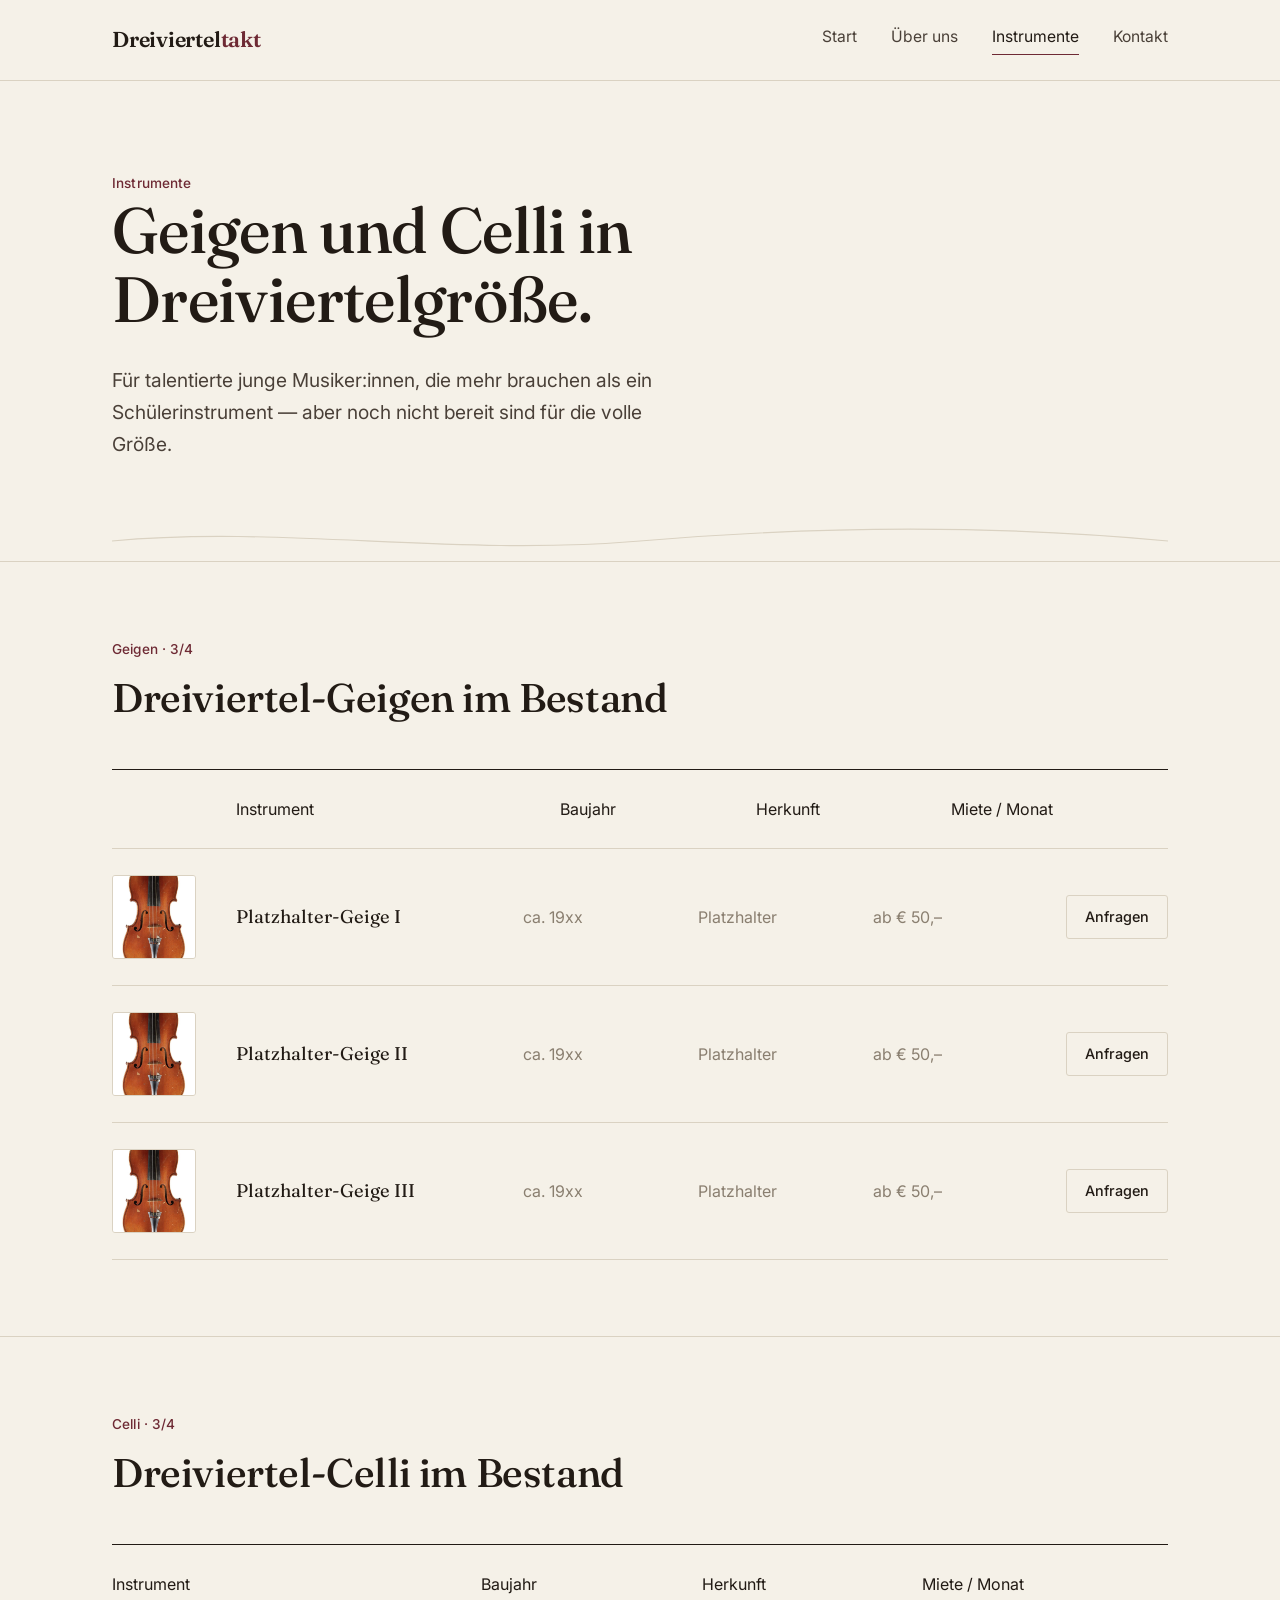
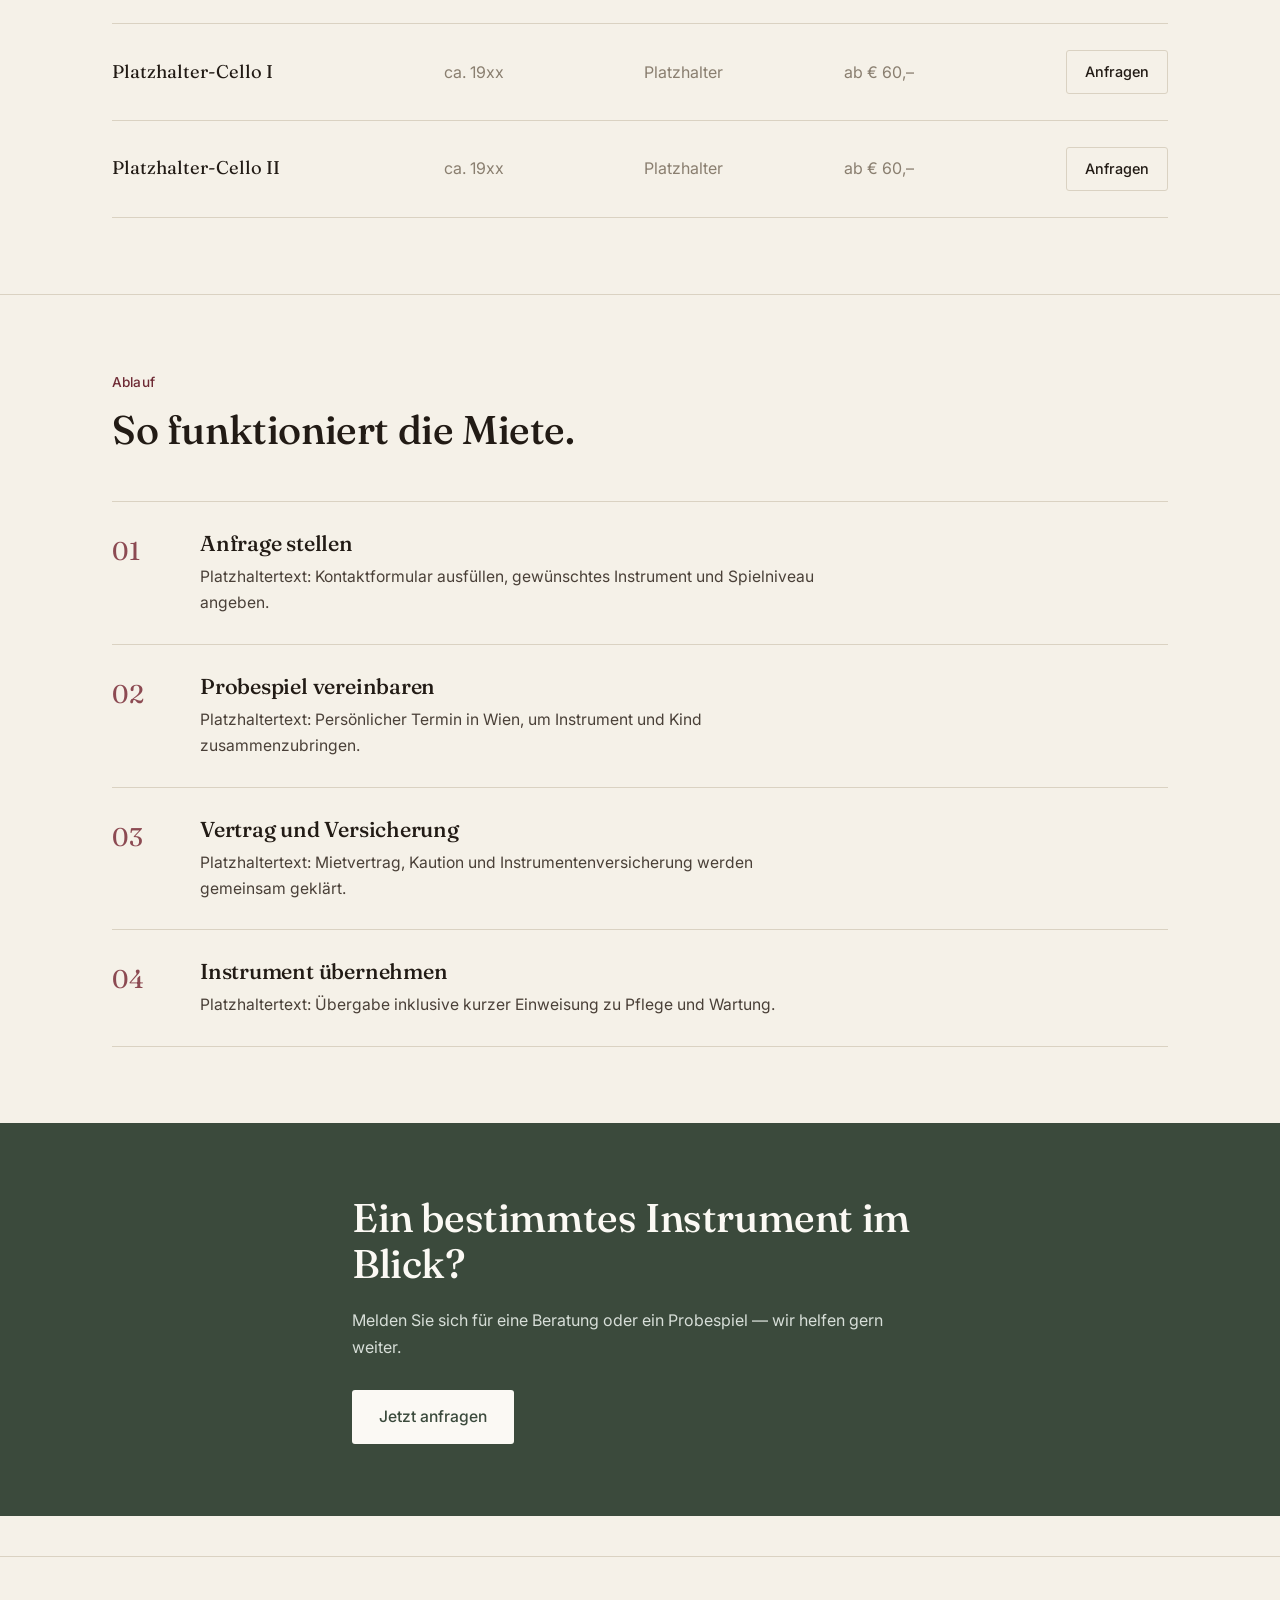
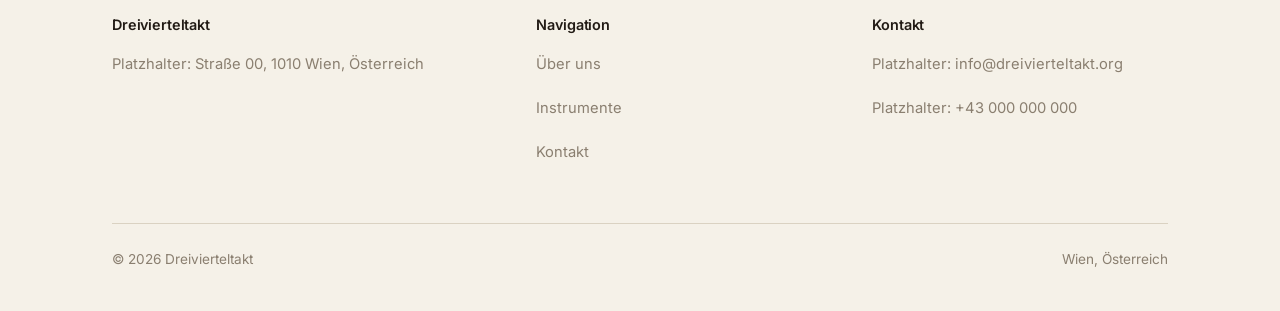
==== instrumente.html @ 0e04c7c4 "Add files via upload" ====
<!DOCTYPE html>
<html lang="de">
<head>
<meta charset="UTF-8">
<meta name="viewport" content="width=device-width, initial-scale=1">
<title>Instrumente — Dreivierteltakt</title>
<meta name="description" content="Dreiviertel-Geigen und -Celli im Bestand von Dreivierteltakt, sowie der Ablauf der Miete.">
<link rel="preconnect" href="https://fonts.googleapis.com">
<link rel="preconnect" href="https://fonts.gstatic.com" crossorigin>
<link href="https://fonts.googleapis.com/css2?family=Fraunces:opsz,wght@9..144,400..600&family=Inter:wght@400;500;600&display=swap" rel="stylesheet">
<link rel="stylesheet" href="style.css">
</head>
<body>

<header class="site-header">
  <div class="wrap">
    <a class="logo" href="index.html">Dreiviertel<span>takt</span></a>
    <nav class="main-nav">
      <a href="index.html">Start</a>
      <a href="ueber-uns.html">Über uns</a>
      <a href="instrumente.html" class="active">Instrumente</a>
      <a href="kontakt.html">Kontakt</a>
    </nav>
  </div>
</header>

<section class="hero" style="padding-bottom: 40px;">
  <div class="wrap" style="display:block;">
    <span class="label">Instrumente</span>
    <h1 style="max-width: 18ch;">Geigen und Celli in Dreiviertelgröße.</h1>
    <p class="lede">Für talentierte junge Musiker:innen, die mehr brauchen als ein Schülerinstrument — aber noch nicht bereit sind für die volle Größe.</p>
  </div>
</section>

<svg class="string-divider wrap" viewBox="0 0 1120 40" fill="none" xmlns="http://www.w3.org/2000/svg" preserveAspectRatio="none">
  <path d="M0 20 C 180 4, 360 36, 560 20 S 940 4, 1120 20" stroke="currentColor" stroke-width="1.2"/>
</svg>

<section class="section-border-top">
  <div class="wrap">
    <div class="section-head">
      <span class="label">Geigen · 3/4</span>
      <h2>Dreiviertel-Geigen im Bestand</h2>
    </div>
    <div class="instrument-table">
      <div class="instrument-row row-head">
        <span></span>
        <span>Instrument</span>
        <span>Baujahr</span>
        <span>Herkunft</span>
        <span>Miete / Monat</span>
        <span></span>
      </div>
      <div class="instrument-row">
        <div class="instrument-thumb zoomable" data-full="geige-platzhalter.jpg" tabindex="0" role="button" aria-label="Foto von Platzhalter-Geige I vergrößern">
          <img src="geige-platzhalter.jpg" alt="Platzhalterfoto einer Dreiviertel-Geige">
          <span class="zoom-hint" aria-hidden="true">
            <svg viewBox="0 0 24 24" fill="none" stroke-width="1.6" stroke-linecap="round" stroke-linejoin="round"><circle cx="10" cy="10" r="6"></circle><line x1="19" y1="19" x2="14.65" y2="14.65"></line><line x1="10" y1="7" x2="10" y2="13"></line><line x1="7" y1="10" x2="13" y2="10"></line></svg>
          </span>
        </div>
        <span class="instrument-name">Platzhalter-Geige I</span>
        <span class="muted" data-label="Baujahr">ca. 19xx</span>
        <span class="muted" data-label="Herkunft">Platzhalter</span>
        <span class="muted" data-label="Miete / Monat">ab € 50,–</span>
        <a href="kontakt.html" class="btn btn-ghost">Anfragen</a>
      </div>
      <div class="instrument-row">
        <div class="instrument-thumb zoomable" data-full="geige-platzhalter.jpg" tabindex="0" role="button" aria-label="Foto von Platzhalter-Geige II vergrößern">
          <img src="geige-platzhalter.jpg" alt="Platzhalterfoto einer Dreiviertel-Geige">
          <span class="zoom-hint" aria-hidden="true">
            <svg viewBox="0 0 24 24" fill="none" stroke-width="1.6" stroke-linecap="round" stroke-linejoin="round"><circle cx="10" cy="10" r="6"></circle><line x1="19" y1="19" x2="14.65" y2="14.65"></line><line x1="10" y1="7" x2="10" y2="13"></line><line x1="7" y1="10" x2="13" y2="10"></line></svg>
          </span>
        </div>
        <span class="instrument-name">Platzhalter-Geige II</span>
        <span class="muted" data-label="Baujahr">ca. 19xx</span>
        <span class="muted" data-label="Herkunft">Platzhalter</span>
        <span class="muted" data-label="Miete / Monat">ab € 50,–</span>
        <a href="kontakt.html" class="btn btn-ghost">Anfragen</a>
      </div>
      <div class="instrument-row">
        <div class="instrument-thumb zoomable" data-full="geige-platzhalter.jpg" tabindex="0" role="button" aria-label="Foto von Platzhalter-Geige III vergrößern">
          <img src="geige-platzhalter.jpg" alt="Platzhalterfoto einer Dreiviertel-Geige">
          <span class="zoom-hint" aria-hidden="true">
            <svg viewBox="0 0 24 24" fill="none" stroke-width="1.6" stroke-linecap="round" stroke-linejoin="round"><circle cx="10" cy="10" r="6"></circle><line x1="19" y1="19" x2="14.65" y2="14.65"></line><line x1="10" y1="7" x2="10" y2="13"></line><line x1="7" y1="10" x2="13" y2="10"></line></svg>
          </span>
        </div>
        <span class="instrument-name">Platzhalter-Geige III</span>
        <span class="muted" data-label="Baujahr">ca. 19xx</span>
        <span class="muted" data-label="Herkunft">Platzhalter</span>
        <span class="muted" data-label="Miete / Monat">ab € 50,–</span>
        <a href="kontakt.html" class="btn btn-ghost">Anfragen</a>
      </div>
    </div>
  </div>
</section>

<section class="section-border-top">
  <div class="wrap">
    <div class="section-head">
      <span class="label">Celli · 3/4</span>
      <h2>Dreiviertel-Celli im Bestand</h2>
    </div>
    <div class="instrument-table">
      <div class="instrument-row no-photo row-head">
        <span>Instrument</span>
        <span>Baujahr</span>
        <span>Herkunft</span>
        <span>Miete / Monat</span>
        <span></span>
      </div>
      <div class="instrument-row no-photo">
        <span class="instrument-name">Platzhalter-Cello I</span>
        <span class="muted" data-label="Baujahr">ca. 19xx</span>
        <span class="muted" data-label="Herkunft">Platzhalter</span>
        <span class="muted" data-label="Miete / Monat">ab € 60,–</span>
        <a href="kontakt.html" class="btn btn-ghost">Anfragen</a>
      </div>
      <div class="instrument-row no-photo">
        <span class="instrument-name">Platzhalter-Cello II</span>
        <span class="muted" data-label="Baujahr">ca. 19xx</span>
        <span class="muted" data-label="Herkunft">Platzhalter</span>
        <span class="muted" data-label="Miete / Monat">ab € 60,–</span>
        <a href="kontakt.html" class="btn btn-ghost">Anfragen</a>
      </div>
    </div>
  </div>
</section>

<section class="section-border-top">
  <div class="wrap">
    <div class="section-head">
      <span class="label">Ablauf</span>
      <h2>So funktioniert die Miete.</h2>
    </div>
    <div class="process-list">
      <div class="process-step">
        <span class="num">01</span>
        <div>
          <h3>Anfrage stellen</h3>
          <p>Platzhaltertext: Kontaktformular ausfüllen, gewünschtes Instrument und Spielniveau angeben.</p>
        </div>
      </div>
      <div class="process-step">
        <span class="num">02</span>
        <div>
          <h3>Probespiel vereinbaren</h3>
          <p>Platzhaltertext: Persönlicher Termin in Wien, um Instrument und Kind zusammenzubringen.</p>
        </div>
      </div>
      <div class="process-step">
        <span class="num">03</span>
        <div>
          <h3>Vertrag und Versicherung</h3>
          <p>Platzhaltertext: Mietvertrag, Kaution und Instrumentenversicherung werden gemeinsam geklärt.</p>
        </div>
      </div>
      <div class="process-step">
        <span class="num">04</span>
        <div>
          <h3>Instrument übernehmen</h3>
          <p>Platzhaltertext: Übergabe inklusive kurzer Einweisung zu Pflege und Wartung.</p>
        </div>
      </div>
    </div>
  </div>
</section>

<section class="cta-band">
  <div class="wrap" style="max-width: 640px;">
    <h2>Ein bestimmtes Instrument im Blick?</h2>
    <p>Melden Sie sich für eine Beratung oder ein Probespiel — wir helfen gern weiter.</p>
    <div class="hero-cta">
      <a href="kontakt.html" class="btn btn-primary">Jetzt anfragen</a>
    </div>
  </div>
</section>

<footer class="site-footer">
  <div class="wrap">
    <div class="footer-grid">
      <div>
        <h4>Dreivierteltakt</h4>
        <p>Platzhalter: Straße 00, 1010 Wien, Österreich</p>
      </div>
      <div>
        <h4>Navigation</h4>
        <p><a href="ueber-uns.html">Über uns</a></p>
        <p><a href="instrumente.html">Instrumente</a></p>
        <p><a href="kontakt.html">Kontakt</a></p>
      </div>
      <div>
        <h4>Kontakt</h4>
        <p>Platzhalter: info@dreivierteltakt.org</p>
        <p>Platzhalter: +43 000 000 000</p>
      </div>
    </div>
    <div class="footer-bottom">
      <span>© 2026 Dreivierteltakt</span>
      <span>Wien, Österreich</span>
    </div>
  </div>
</footer>

<div class="lightbox-overlay" id="lightbox" aria-hidden="true">
  <img id="lightbox-img" src="" alt="">
</div>

<script>
(function () {
  var overlay = document.getElementById('lightbox');
  var lightboxImg = document.getElementById('lightbox-img');

  function openLightbox(el) {
    var src = el.getAttribute('data-full');
    var imgEl = el.querySelector('img');
    lightboxImg.src = src;
    lightboxImg.alt = imgEl ? imgEl.alt : '';
    overlay.classList.add('active');
    overlay.setAttribute('aria-hidden', 'false');
  }

  function closeLightbox() {
    overlay.classList.remove('active');
    overlay.setAttribute('aria-hidden', 'true');
  }

  document.querySelectorAll('.zoomable').forEach(function (el) {
    el.addEventListener('click', function () { openLightbox(el); });
    el.addEventListener('keydown', function (e) {
      if (e.key === 'Enter' || e.key === ' ') {
        e.preventDefault();
        openLightbox(el);
      }
    });
  });

  overlay.addEventListener('click', closeLightbox);
  document.addEventListener('keydown', function (e) {
    if (e.key === 'Escape') closeLightbox();
  });
})();
</script>

</body>
</html>
---- style.css ----
/* ============================================
   Dreivierteltakt — Shared Stylesheet
   ============================================ */

:root {
  --bg: #F5F1E8;
  --surface: #FBF9F4;
  --surface-deep: #EFE9DB;
  --ink: #221B15;
  --ink-soft: #4A4038;
  --muted: #8A7F70;
  --accent: #6E2A34;
  --accent-soft: #8C4A52;
  --accent-tint: #F1E3E1;
  --spruce: #3B4A3C;
  --line: #DAD2C2;

  --serif: 'Fraunces', 'Iowan Old Style', 'Palatino Linotype', serif;
  --sans: 'Inter', -apple-system, BlinkMacSystemFont, 'Segoe UI', sans-serif;

  --container: 1120px;
}

* { box-sizing: border-box; }

html {
  scroll-behavior: smooth;
}

body {
  margin: 0;
  background: var(--bg);
  color: var(--ink);
  font-family: var(--sans);
  font-size: 16px;
  line-height: 1.65;
  -webkit-font-smoothing: antialiased;
}

img { max-width: 100%; display: block; }

a {
  color: inherit;
  text-decoration: none;
}

.wrap {
  max-width: var(--container);
  margin: 0 auto;
  padding: 0 32px;
}

h1, h2, h3, h4 {
  font-family: var(--serif);
  font-weight: 500;
  color: var(--ink);
  margin: 0 0 0.5em 0;
  letter-spacing: -0.01em;
}

h1 { font-size: clamp(2.4rem, 5vw, 4rem); line-height: 1.08; }
h2 { font-size: clamp(1.7rem, 3.2vw, 2.5rem); line-height: 1.15; }
h3 { font-size: 1.35rem; line-height: 1.3; }

p { margin: 0 0 1.1em 0; max-width: 62ch; }

.lede {
  font-size: 1.2rem;
  color: var(--ink-soft);
  max-width: 46ch;
}

.muted { color: var(--muted); }

.label {
  font-size: 0.85rem;
  font-weight: 500;
  color: var(--accent);
  letter-spacing: 0.01em;
}

/* ---------- Buttons ---------- */

.btn {
  display: inline-flex;
  align-items: center;
  gap: 8px;
  padding: 13px 26px;
  border-radius: 3px;
  font-family: var(--sans);
  font-size: 0.98rem;
  font-weight: 500;
  border: 1px solid transparent;
  cursor: pointer;
  transition: background 0.2s ease, color 0.2s ease, border-color 0.2s ease;
}

.btn-primary {
  background: var(--accent);
  color: var(--surface);
}
.btn-primary:hover { background: #591F27; }

.btn-ghost {
  background: transparent;
  color: var(--ink);
  border-color: var(--line);
}
.btn-ghost:hover { border-color: var(--ink); }

/* ---------- Header / Nav ---------- */

.site-header {
  border-bottom: 1px solid var(--line);
  background: var(--bg);
  position: sticky;
  top: 0;
  z-index: 20;
}

.site-header .wrap {
  display: flex;
  align-items: center;
  justify-content: space-between;
  padding-top: 22px;
  padding-bottom: 22px;
}

.logo {
  font-family: var(--serif);
  font-size: 1.35rem;
  font-weight: 600;
  letter-spacing: -0.01em;
}

.logo span {
  color: var(--accent);
}

.main-nav {
  display: flex;
  gap: 34px;
}

.main-nav a {
  font-size: 0.98rem;
  color: var(--ink-soft);
  padding-bottom: 4px;
  border-bottom: 1px solid transparent;
  transition: color 0.2s ease, border-color 0.2s ease;
}

.main-nav a:hover {
  color: var(--ink);
}

.main-nav a.active {
  color: var(--ink);
  border-bottom-color: var(--accent);
}

.nav-toggle { display: none; }

/* ---------- String motif divider ---------- */

.string-divider {
  width: 100%;
  height: 40px;
  display: block;
  color: var(--line);
}

.string-divider.accent { color: var(--accent-soft); opacity: 0.55; }

/* ---------- Hero ---------- */

.hero {
  padding: 88px 0 64px;
  position: relative;
  overflow: hidden;
}

.hero .wrap {
  display: grid;
  grid-template-columns: 1.15fr 0.85fr;
  gap: 56px;
  align-items: end;
}

.hero-copy .label { display: block; margin-bottom: 18px; }

.hero-aside {
  border-left: 1px solid var(--line);
  padding-left: 28px;
}

.hero-aside p {
  color: var(--ink-soft);
  font-size: 1.02rem;
}

.hero-cta {
  margin-top: 30px;
  display: flex;
  gap: 16px;
  flex-wrap: wrap;
}

/* ---------- Sections ---------- */

section {
  padding: 76px 0;
}

.section-border-top {
  border-top: 1px solid var(--line);
}

.section-head {
  max-width: 640px;
  margin-bottom: 48px;
}

.section-head .label { display: block; margin-bottom: 14px; }

/* Feature list (no cards/shadows — thin top rule per item) */

.feature-grid {
  display: grid;
  grid-template-columns: repeat(3, 1fr);
  gap: 40px;
}

.feature-item {
  border-top: 1px solid var(--ink);
  padding-top: 22px;
}

.feature-item h3 { margin-bottom: 10px; }
.feature-item p { color: var(--ink-soft); font-size: 0.98rem; }

/* Two-column split */

.split {
  display: grid;
  grid-template-columns: 1fr 1fr;
  gap: 64px;
  align-items: center;
}

.split-reverse .split { direction: rtl; }
.split-reverse .split > * { direction: ltr; }

/* Instrument illustration placeholder block */

.instrument-visual {
  background: var(--surface-deep);
  border: 1px solid var(--line);
  border-radius: 4px;
  aspect-ratio: 4 / 3;
  display: flex;
  align-items: center;
  justify-content: center;
  color: var(--accent-soft);
}

.instrument-visual svg { width: 46%; height: 46%; }

/* ---------- Instrument list (Instrumente page) ---------- */

.instrument-table {
  border-top: 1px solid var(--ink);
}

.instrument-row {
  display: grid;
  grid-template-columns: 100px 1.4fr 0.8fr 0.8fr 0.9fr auto;
  gap: 24px;
  align-items: center;
  padding: 26px 0;
  border-bottom: 1px solid var(--line);
}

.instrument-row.no-photo {
  grid-template-columns: 1.4fr 0.8fr 0.8fr 0.9fr auto;
}

.instrument-row .row-head {
  font-family: var(--sans);
  font-size: 0.82rem;
  color: var(--muted);
}

/* ---------- Clickable thumbnail with zoom affordance ---------- */

.instrument-thumb {
  position: relative;
  width: 100px;
  height: 145px;
  border-radius: 3px;
  overflow: hidden;
  background: var(--surface-deep);
  border: 1px solid var(--line);
  cursor: zoom-in;
}

.instrument-thumb img {
  width: 100%;
  height: 100%;
  object-fit: cover;
  transition: transform 0.25s ease;
}

.instrument-thumb:hover img {
  transform: scale(1.08);
}

.instrument-thumb .zoom-hint {
  position: absolute;
  inset: 0;
  display: flex;
  align-items: center;
  justify-content: center;
  background: rgba(34, 27, 21, 0);
  opacity: 0;
  transition: opacity 0.2s ease, background 0.2s ease;
}

.instrument-thumb:hover .zoom-hint {
  opacity: 1;
  background: rgba(34, 27, 21, 0.38);
}

.instrument-thumb .zoom-hint svg {
  width: 24px;
  height: 24px;
  stroke: #FBF9F4;
}

/* ---------- Lightbox ---------- */

.lightbox-overlay {
  position: fixed;
  inset: 0;
  background: rgba(20, 16, 12, 0.94);
  display: flex;
  align-items: center;
  justify-content: center;
  padding: 48px;
  z-index: 100;
  opacity: 0;
  pointer-events: none;
  transition: opacity 0.2s ease;
  cursor: zoom-out;
}

.lightbox-overlay.active {
  opacity: 1;
  pointer-events: auto;
}

.lightbox-overlay img {
  max-width: 88vw;
  max-height: 88vh;
  object-fit: contain;
  border-radius: 3px;
}

.instrument-thumb {
  width: 84px;
  height: 84px;
  border-radius: 3px;
  overflow: hidden;
  background: var(--surface-deep);
  border: 1px solid var(--line);
}

.instrument-thumb img {
  width: 100%;
  height: 100%;
  object-fit: cover;
}

.instrument-name {
  font-family: var(--serif);
  font-size: 1.15rem;
}

.instrument-row .btn { padding: 9px 18px; font-size: 0.9rem; }

/* ---------- Process steps (genuine sequence — numbering justified) ---------- */

.process-list {
  display: grid;
  gap: 0;
}

.process-step {
  display: grid;
  grid-template-columns: 64px 1fr;
  gap: 24px;
  padding: 28px 0;
  border-top: 1px solid var(--line);
}

.process-step:last-child { border-bottom: 1px solid var(--line); }

.process-step .num {
  font-family: var(--serif);
  font-size: 1.6rem;
  color: var(--accent-soft);
}

.process-step h3 { margin-bottom: 6px; }
.process-step p { color: var(--ink-soft); font-size: 0.98rem; margin-bottom: 0; }

/* ---------- CTA band ---------- */

.cta-band {
  background: var(--spruce);
  color: var(--surface);
  padding: 72px 0;
}

.cta-band h2 { color: var(--surface); }
.cta-band p { color: #D7DED8; }

.cta-band .btn-primary { background: var(--surface); color: var(--spruce); }
.cta-band .btn-primary:hover { background: #E9E4D6; }

.cta-band .btn-ghost { border-color: rgba(255,255,255,0.35); color: var(--surface); }
.cta-band .btn-ghost:hover { border-color: var(--surface); }

/* ---------- Forms ---------- */

.form-grid {
  display: grid;
  gap: 22px;
  max-width: 560px;
}

.field label {
  display: block;
  font-size: 0.88rem;
  color: var(--ink-soft);
  margin-bottom: 8px;
}

.field input,
.field select,
.field textarea {
  width: 100%;
  font-family: var(--sans);
  font-size: 1rem;
  color: var(--ink);
  background: var(--surface);
  border: 1px solid var(--line);
  border-radius: 3px;
  padding: 12px 14px;
}

.field input:focus,
.field select:focus,
.field textarea:focus {
  outline: none;
  border-color: var(--accent);
}

.field textarea { resize: vertical; min-height: 130px; }

/* ---------- Contact info list ---------- */

.info-list {
  display: grid;
  gap: 22px;
  border-top: 1px solid var(--ink);
  padding-top: 24px;
}

.info-row {
  display: grid;
  grid-template-columns: 140px 1fr;
  gap: 16px;
  padding-bottom: 20px;
  border-bottom: 1px solid var(--line);
}

.info-row .label { text-transform: none; }

/* ---------- Quote / bio block ---------- */

.bio-block {
  display: grid;
  grid-template-columns: 220px 1fr;
  gap: 40px;
  align-items: start;
}

.bio-portrait {
  aspect-ratio: 3 / 4;
  background: var(--surface-deep);
  border: 1px solid var(--line);
  border-radius: 4px;
}

/* ---------- Footer ---------- */

.site-footer {
  border-top: 1px solid var(--line);
  padding: 56px 0 40px;
  margin-top: 40px;
}

.footer-grid {
  display: grid;
  grid-template-columns: 1.3fr 1fr 1fr;
  gap: 40px;
  margin-bottom: 40px;
}

.footer-grid h4 {
  font-family: var(--sans);
  font-size: 0.9rem;
  font-weight: 600;
  color: var(--ink);
  margin-bottom: 14px;
}

.footer-grid p, .footer-grid a {
  font-size: 0.92rem;
  color: var(--muted);
  line-height: 1.9;
}

.footer-grid a:hover { color: var(--ink); }

.footer-bottom {
  display: flex;
  justify-content: space-between;
  padding-top: 24px;
  border-top: 1px solid var(--line);
  font-size: 0.85rem;
  color: var(--muted);
}

/* ---------- Responsive ---------- */

@media (max-width: 860px) {
  .hero .wrap { grid-template-columns: 1fr; }
  .hero-aside { border-left: none; border-top: 1px solid var(--line); padding-left: 0; padding-top: 22px; }
  .feature-grid { grid-template-columns: 1fr; gap: 30px; }
  .split { grid-template-columns: 1fr; gap: 32px; }
  .split-reverse .split { direction: ltr; }
  .instrument-row { grid-template-columns: 1fr; gap: 8px; padding: 20px 0; }
  .instrument-row .row-head { display: none; }
  .instrument-thumb { width: 90px; height: 130px; margin-bottom: 6px; }
  .instrument-row [data-label]::before {
    content: attr(data-label) ": ";
    color: var(--ink-soft);
  }
  .footer-grid { grid-template-columns: 1fr; gap: 28px; }
  .bio-block { grid-template-columns: 1fr; }
  .bio-portrait { max-width: 200px; }
  .footer-bottom { flex-direction: column; gap: 8px; }
}

@media (max-width: 640px) {
  .main-nav { gap: 20px; }
  .wrap { padding: 0 20px; }
  section { padding: 56px 0; }
}

@media (prefers-reduced-motion: reduce) {
  html { scroll-behavior: auto; }
  * { transition: none !important; }
}
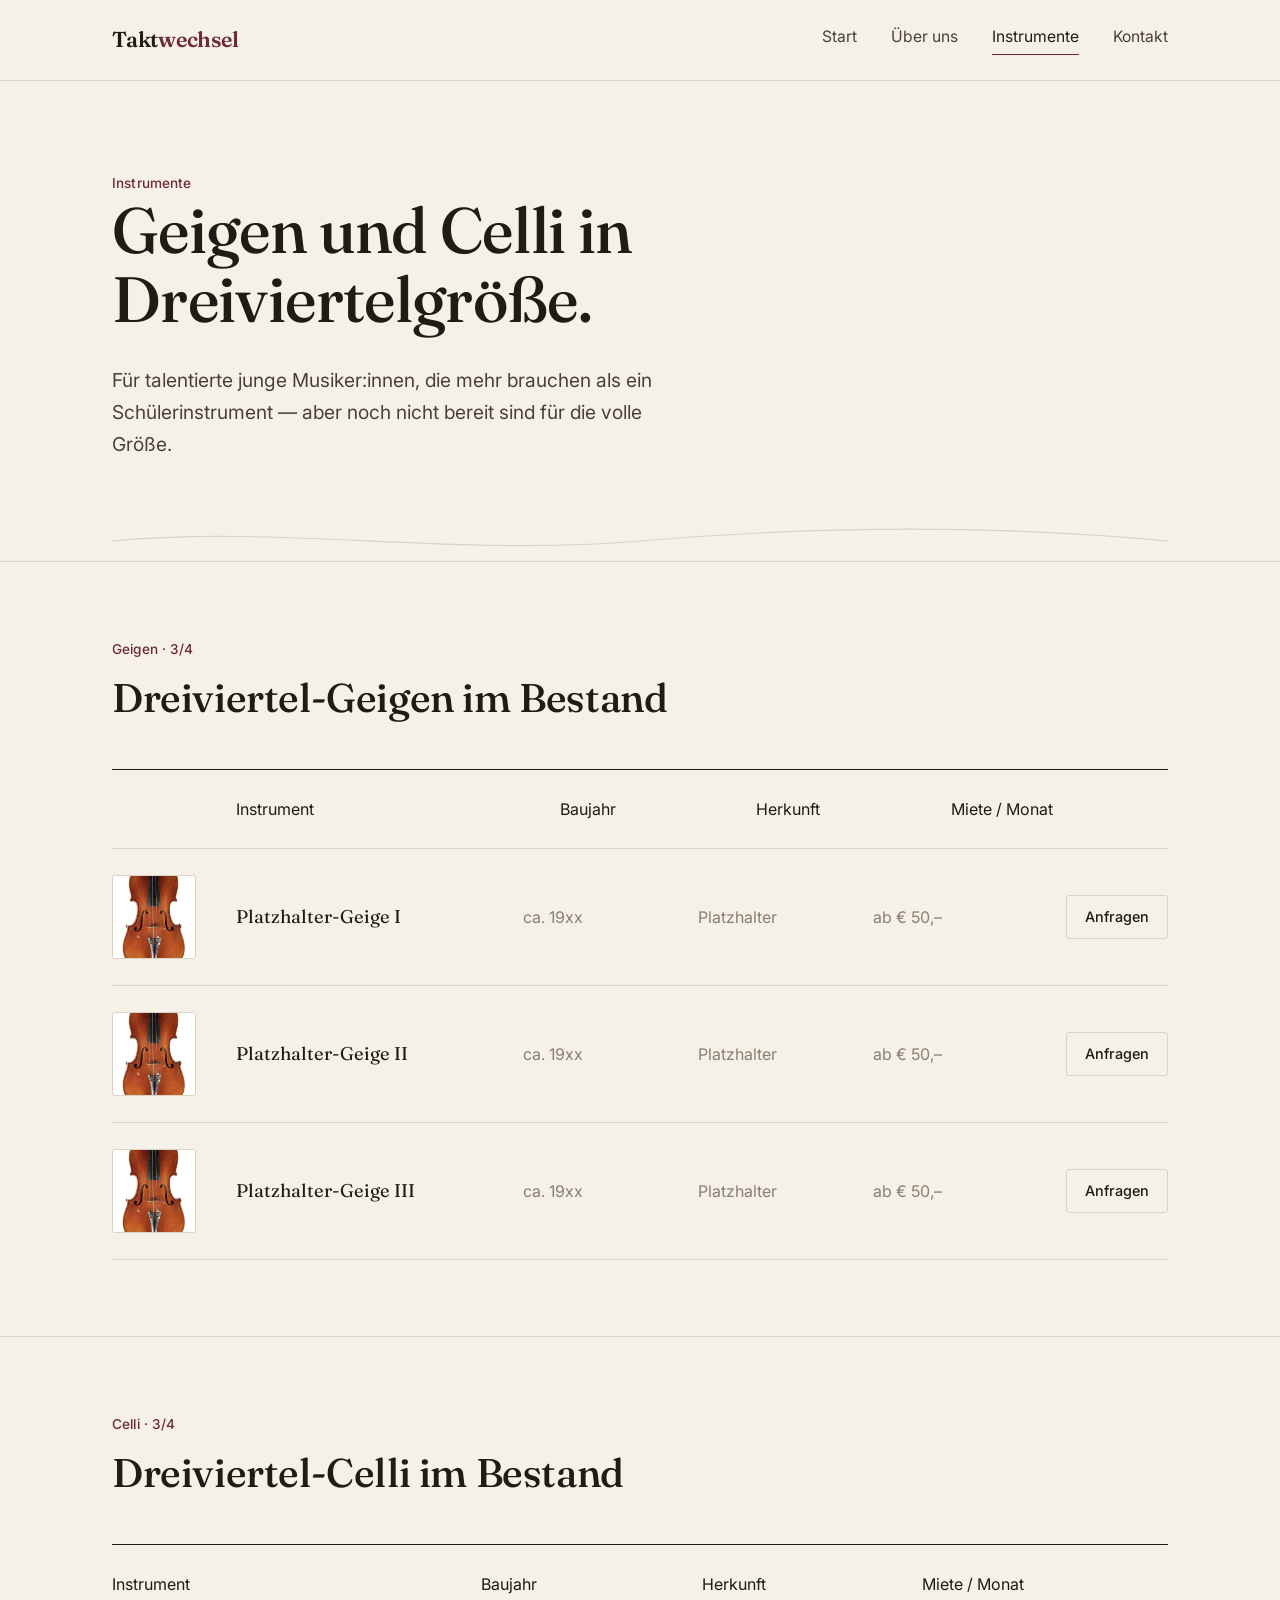
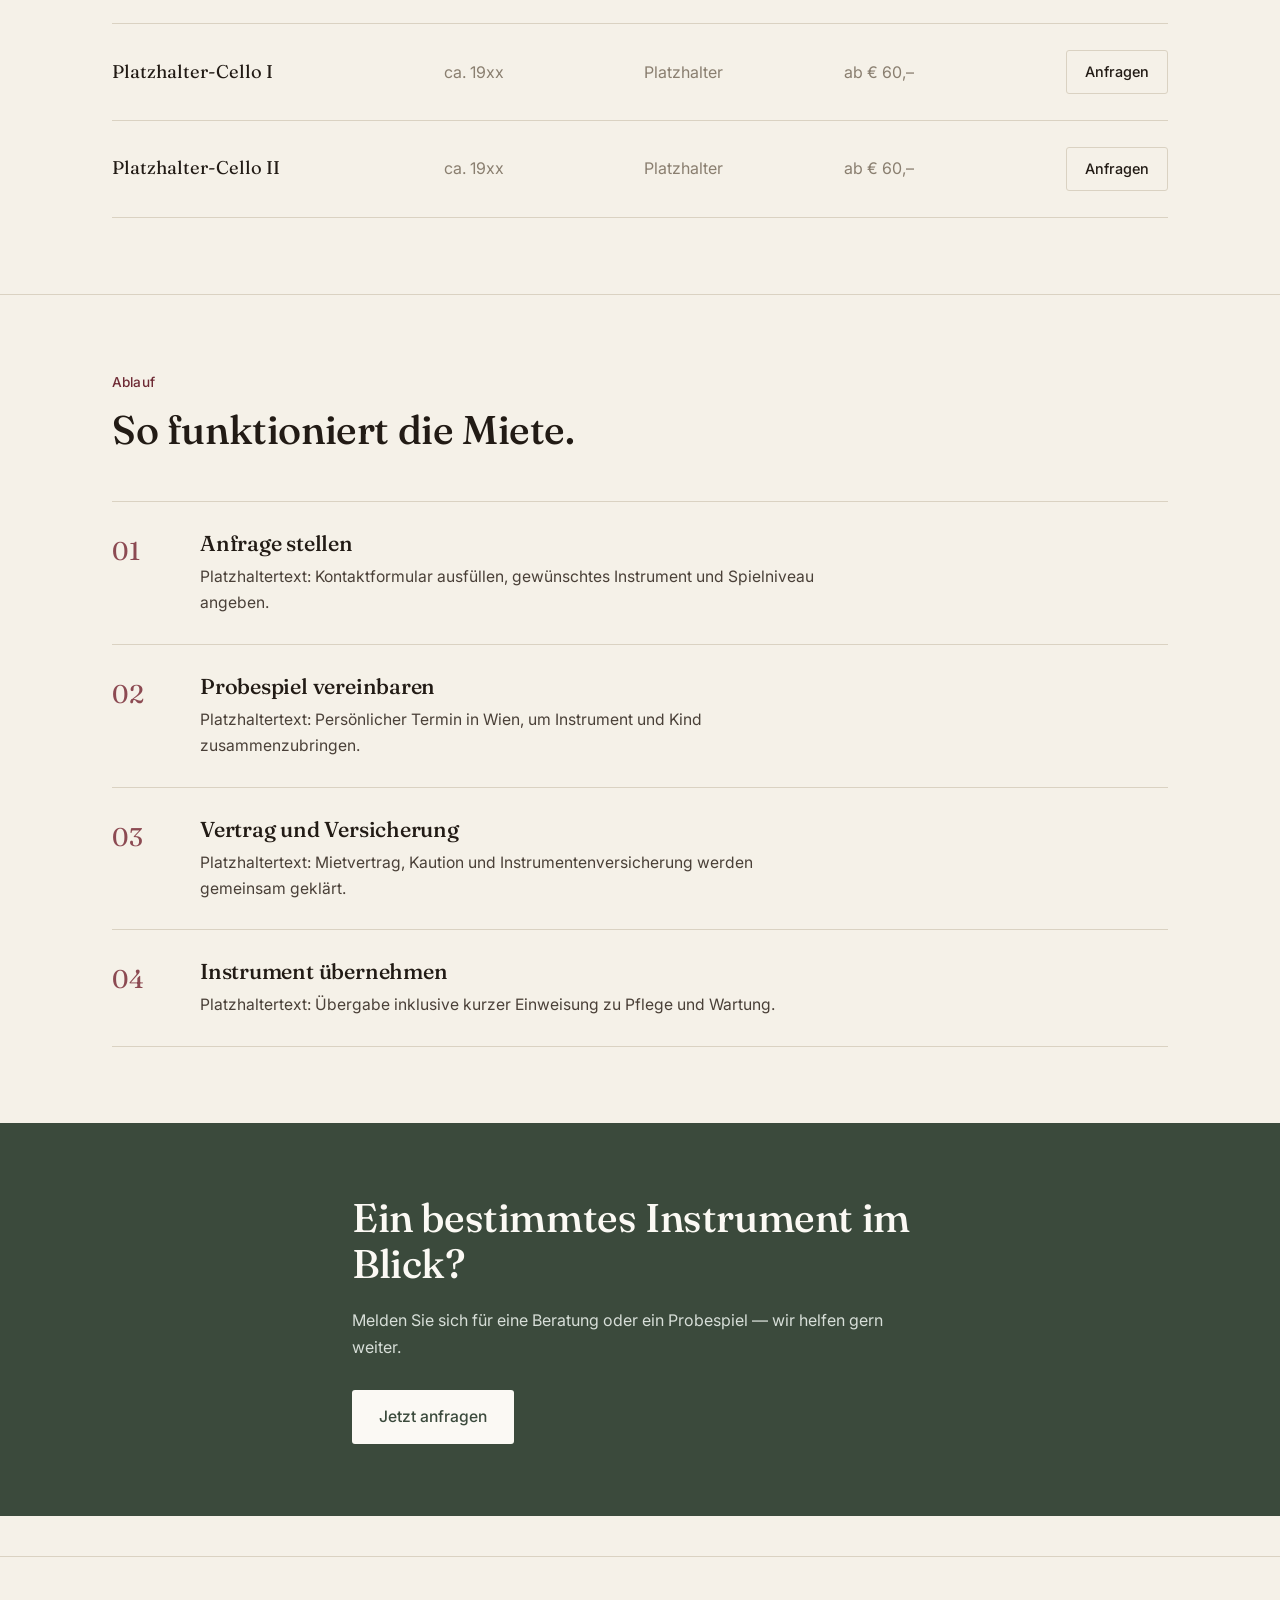
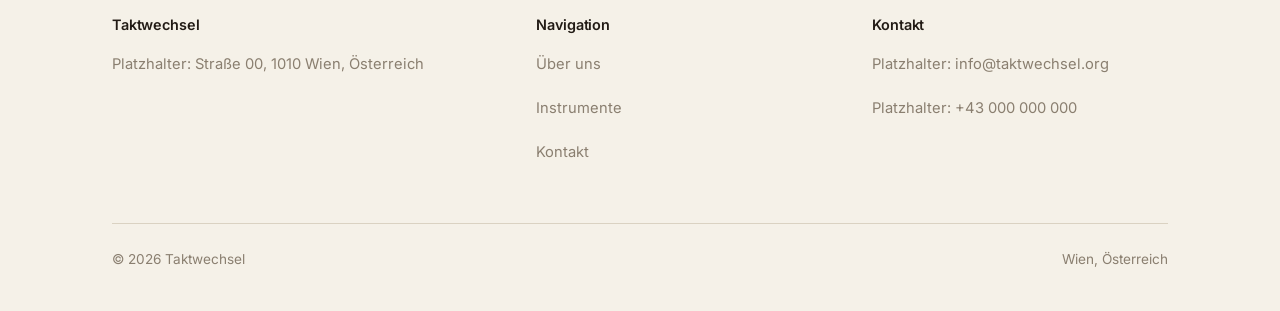
==== commit 81d5310f: "Add files via upload" ====
--- a/instrumente.html
+++ b/instrumente.html
@@ -3,8 +3,8 @@
 <head>
 <meta charset="UTF-8">
 <meta name="viewport" content="width=device-width, initial-scale=1">
-<title>Instrumente — Dreivierteltakt</title>
-<meta name="description" content="Dreiviertel-Geigen und -Celli im Bestand von Dreivierteltakt, sowie der Ablauf der Miete.">
+<title>Instrumente — Taktwechsel</title>
+<meta name="description" content="Dreiviertel-Geigen und -Celli im Bestand von Taktwechsel, sowie der Ablauf der Miete.">
 <link rel="preconnect" href="https://fonts.googleapis.com">
 <link rel="preconnect" href="https://fonts.gstatic.com" crossorigin>
 <link href="https://fonts.googleapis.com/css2?family=Fraunces:opsz,wght@9..144,400..600&family=Inter:wght@400;500;600&display=swap" rel="stylesheet">
@@ -14,7 +14,7 @@
 
 <header class="site-header">
   <div class="wrap">
-    <a class="logo" href="index.html">Dreiviertel<span>takt</span></a>
+    <a class="logo" href="index.html">Takt<span>wechsel</span></a>
     <nav class="main-nav">
       <a href="index.html">Start</a>
       <a href="ueber-uns.html">Über uns</a>
@@ -179,7 +179,7 @@
   <div class="wrap">
     <div class="footer-grid">
       <div>
-        <h4>Dreivierteltakt</h4>
+        <h4>Taktwechsel</h4>
         <p>Platzhalter: Straße 00, 1010 Wien, Österreich</p>
       </div>
       <div>
@@ -190,12 +190,12 @@
       </div>
       <div>
         <h4>Kontakt</h4>
-        <p>Platzhalter: info@dreivierteltakt.org</p>
+        <p>Platzhalter: info@taktwechsel.org</p>
         <p>Platzhalter: +43 000 000 000</p>
       </div>
     </div>
     <div class="footer-bottom">
-      <span>© 2026 Dreivierteltakt</span>
+      <span>© 2026 Taktwechsel</span>
       <span>Wien, Österreich</span>
     </div>
   </div>
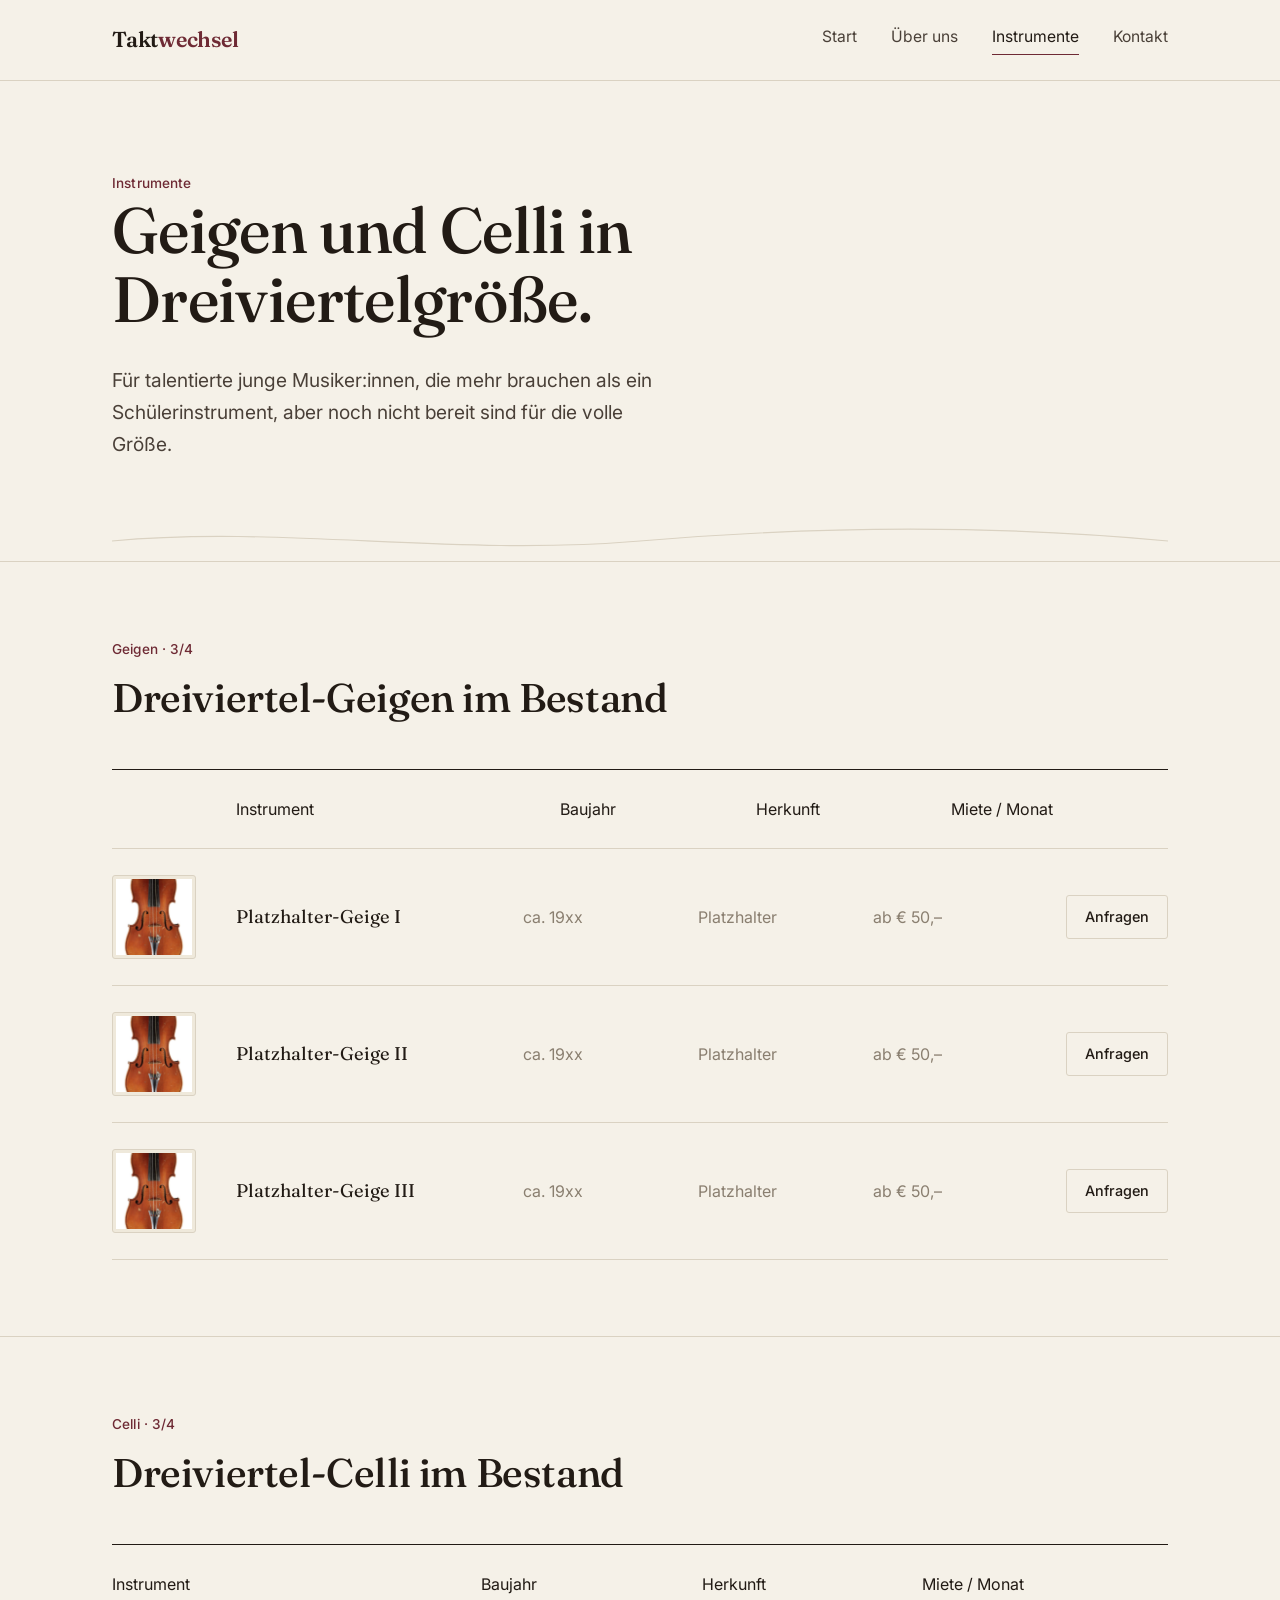
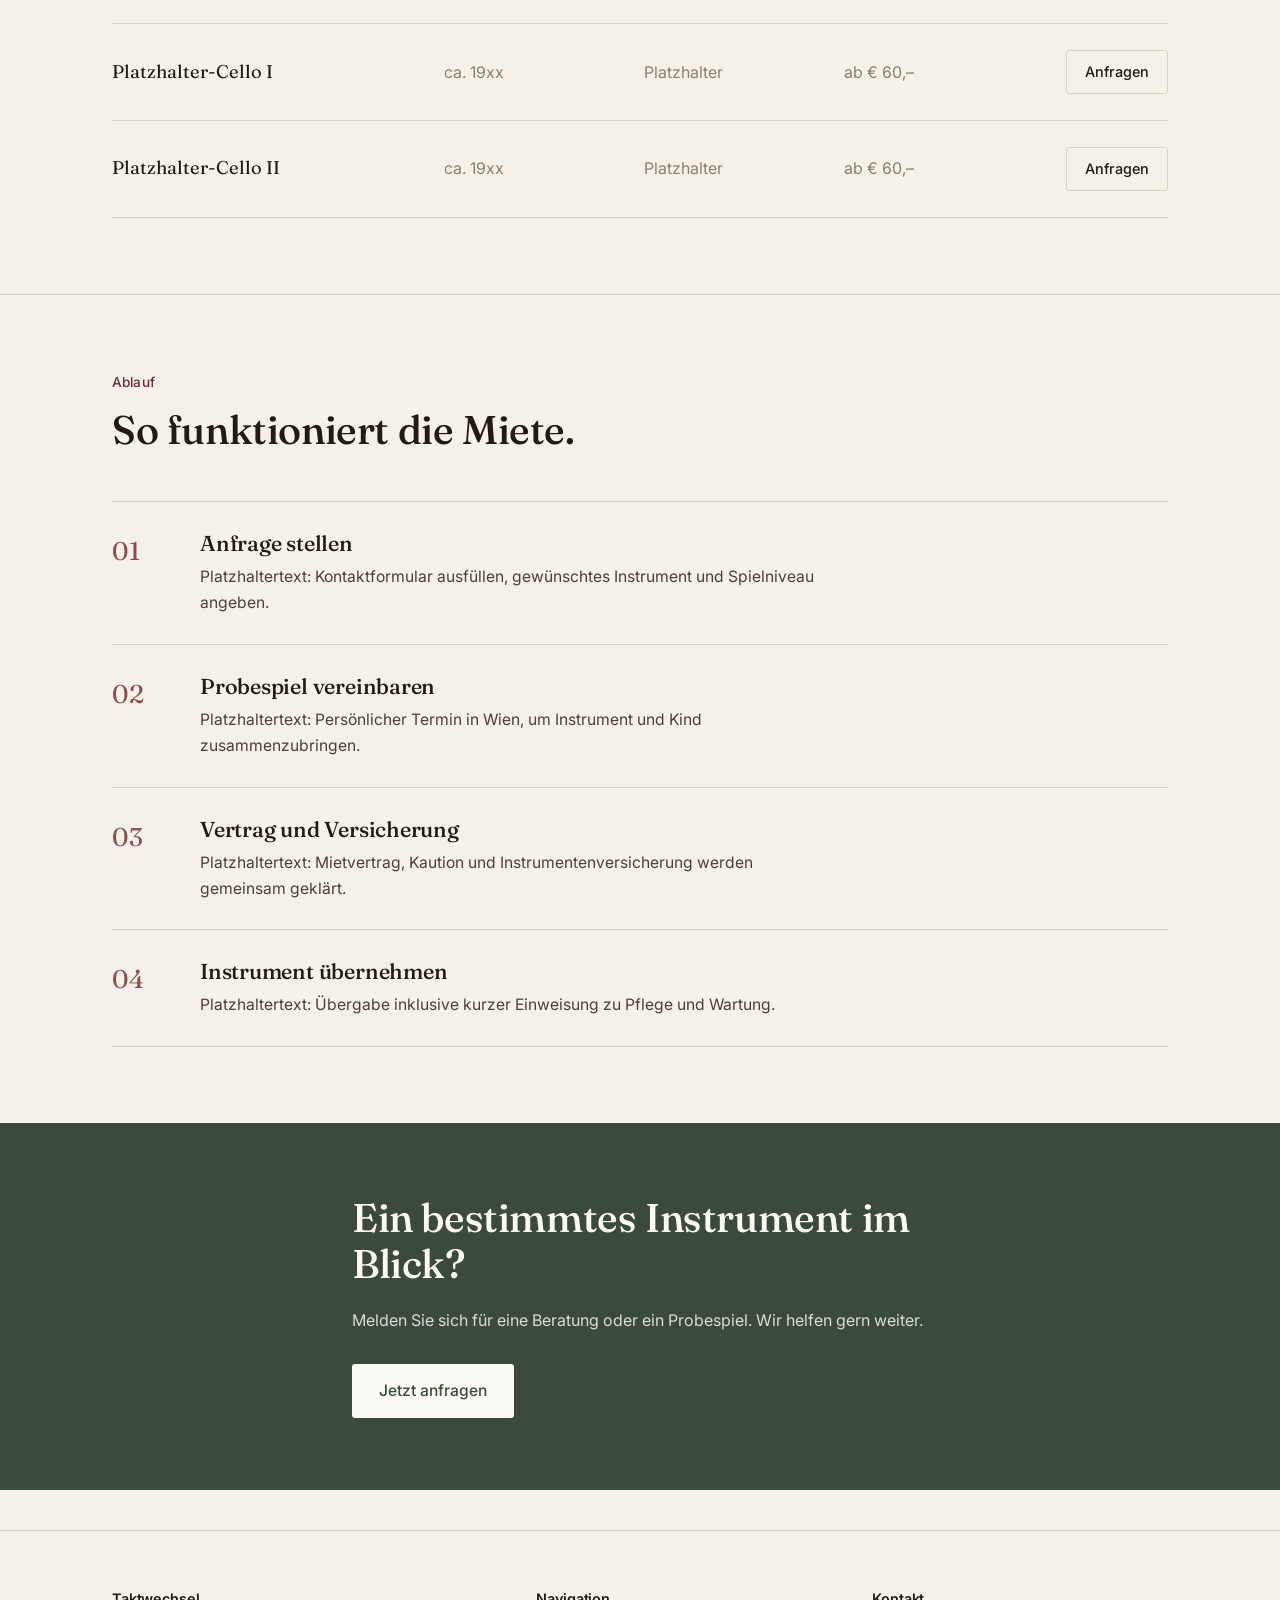
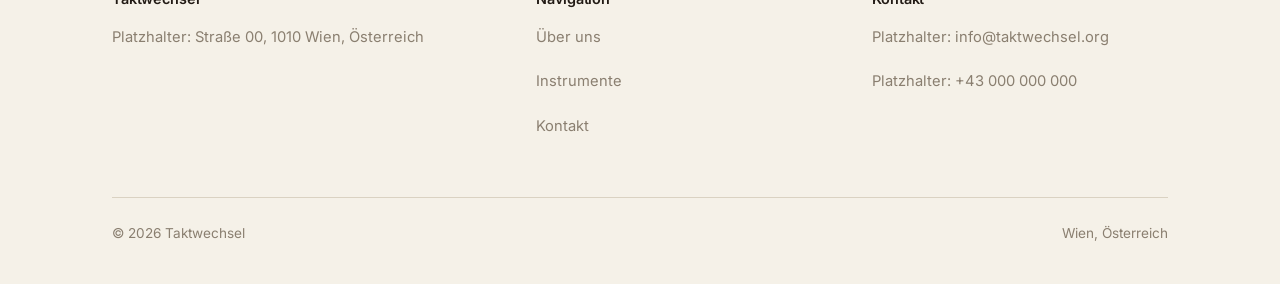
==== commit 27e83482: "Add files via upload" ====
--- a/instrumente.html
+++ b/instrumente.html
@@ -3,7 +3,7 @@
 <head>
 <meta charset="UTF-8">
 <meta name="viewport" content="width=device-width, initial-scale=1">
-<title>Instrumente — Taktwechsel</title>
+<title>Instrumente | Taktwechsel</title>
 <meta name="description" content="Dreiviertel-Geigen und -Celli im Bestand von Taktwechsel, sowie der Ablauf der Miete.">
 <link rel="preconnect" href="https://fonts.googleapis.com">
 <link rel="preconnect" href="https://fonts.gstatic.com" crossorigin>
@@ -28,7 +28,7 @@
   <div class="wrap" style="display:block;">
     <span class="label">Instrumente</span>
     <h1 style="max-width: 18ch;">Geigen und Celli in Dreiviertelgröße.</h1>
-    <p class="lede">Für talentierte junge Musiker:innen, die mehr brauchen als ein Schülerinstrument — aber noch nicht bereit sind für die volle Größe.</p>
+    <p class="lede">Für talentierte junge Musiker:innen, die mehr brauchen als ein Schülerinstrument, aber noch nicht bereit sind für die volle Größe.</p>
   </div>
 </section>
 
@@ -168,7 +168,7 @@
 <section class="cta-band">
   <div class="wrap" style="max-width: 640px;">
     <h2>Ein bestimmtes Instrument im Blick?</h2>
-    <p>Melden Sie sich für eine Beratung oder ein Probespiel — wir helfen gern weiter.</p>
+    <p>Melden Sie sich für eine Beratung oder ein Probespiel. Wir helfen gern weiter.</p>
     <div class="hero-cta">
       <a href="kontakt.html" class="btn btn-primary">Jetzt anfragen</a>
     </div>
--- a/style.css
+++ b/style.css
@@ -1,5 +1,5 @@
 /* ============================================
-   Dreivierteltakt — Shared Stylesheet
+   Taktwechsel: Shared Stylesheet
    ============================================ */
 
 :root {
@@ -223,7 +223,7 @@
 
 .section-head .label { display: block; margin-bottom: 14px; }
 
-/* Feature list (no cards/shadows — thin top rule per item) */
+/* Feature list (no cards or shadows, thin top rule per item instead) */
 
 .feature-grid {
   display: grid;
@@ -307,7 +307,8 @@
 .instrument-thumb img {
   width: 100%;
   height: 100%;
-  object-fit: cover;
+  object-fit: contain;
+  padding: 3px;
   transition: transform 0.25s ease;
 }
 
@@ -388,7 +389,7 @@
 
 .instrument-row .btn { padding: 9px 18px; font-size: 0.9rem; }
 
-/* ---------- Process steps (genuine sequence — numbering justified) ---------- */
+/* ---------- Process steps (genuine sequence, numbering justified) ---------- */
 
 .process-list {
   display: grid;
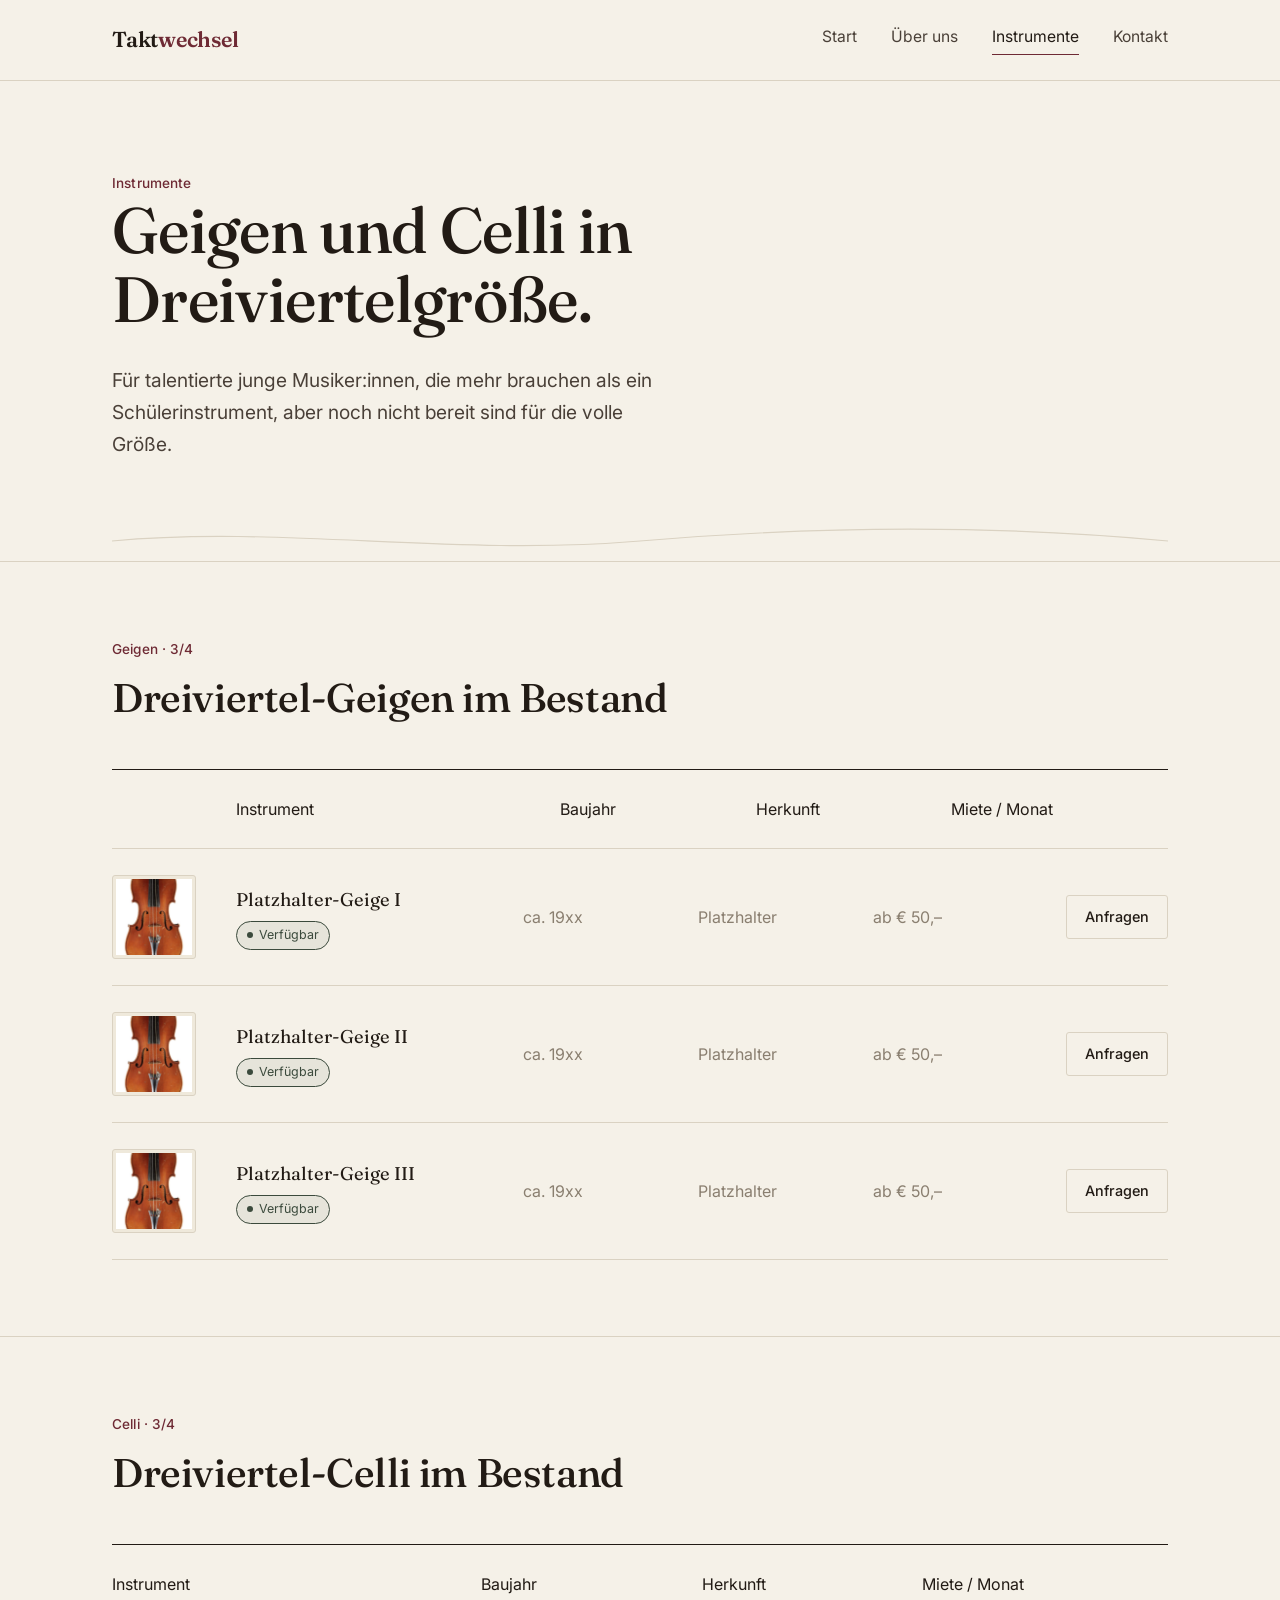
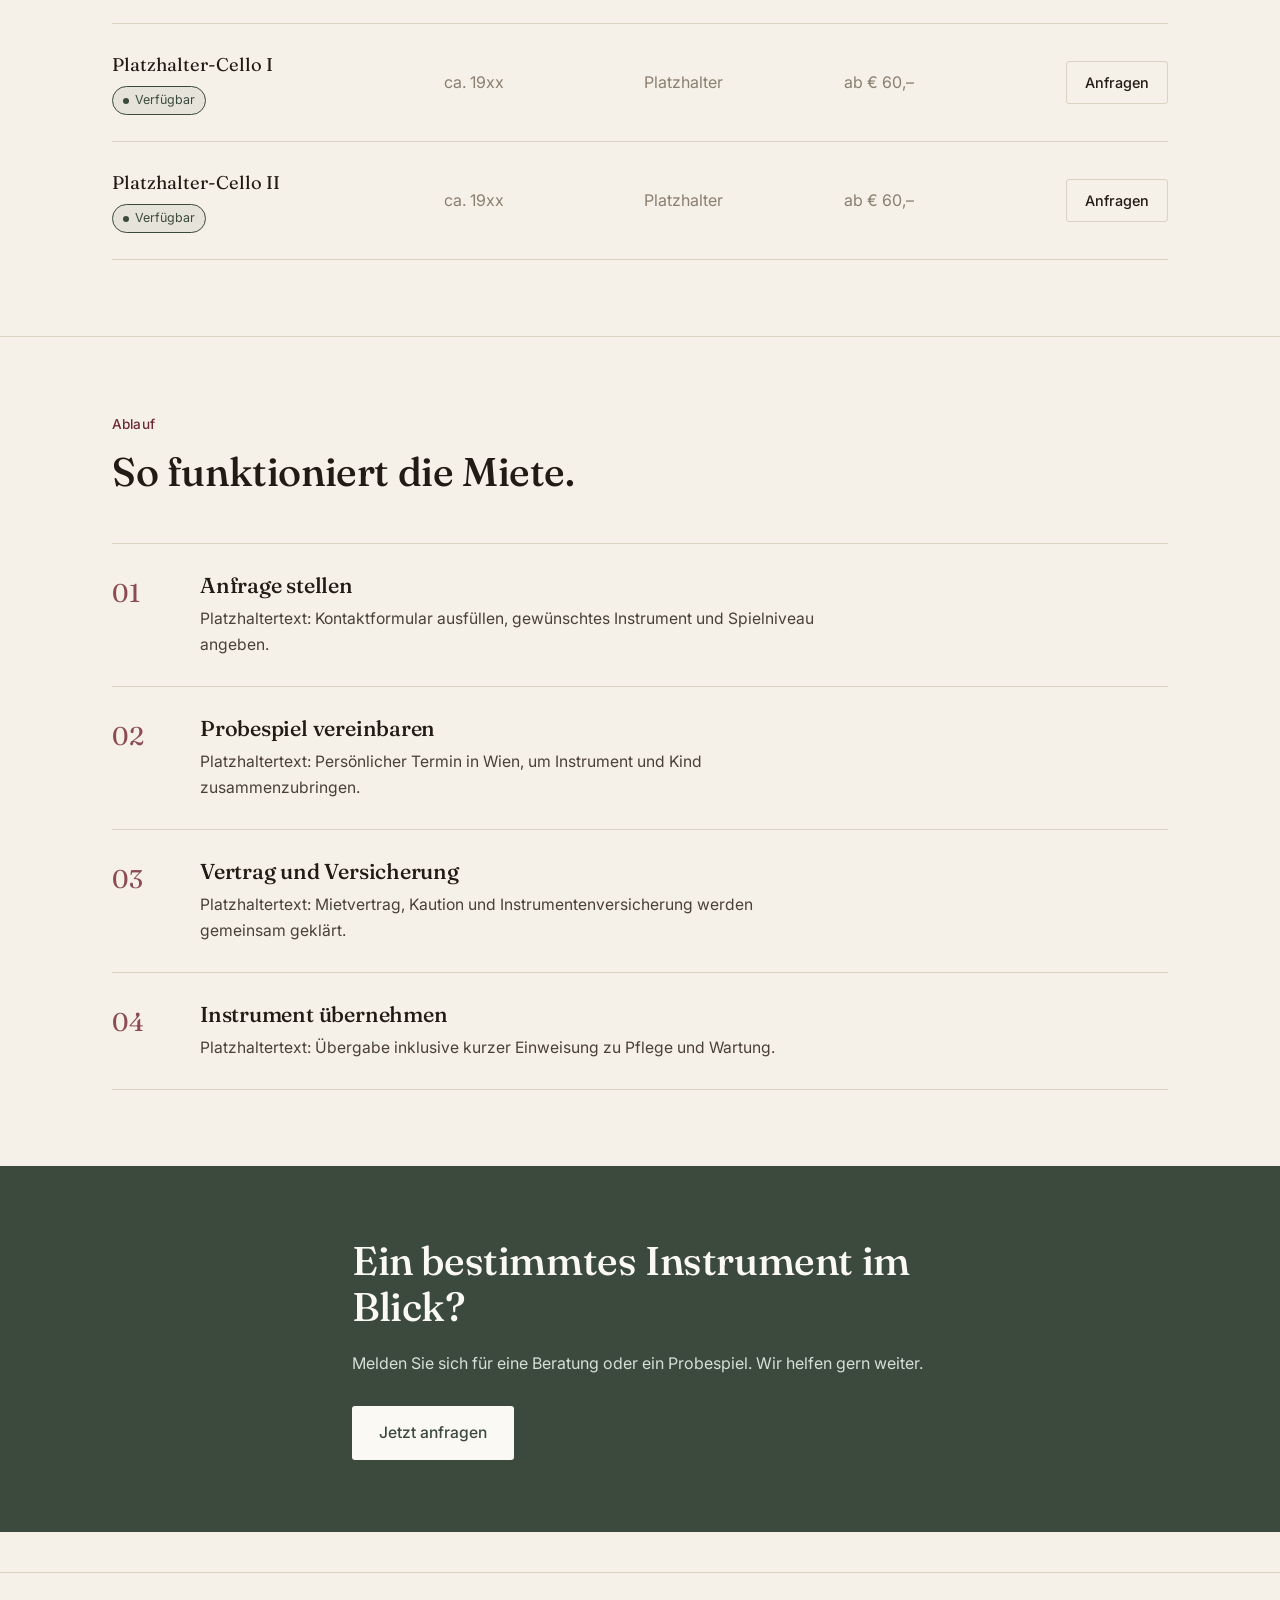
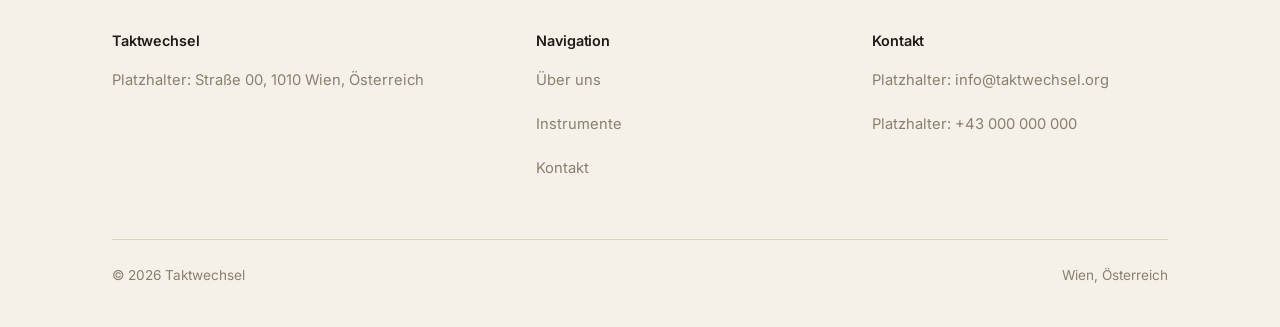
==== commit b39b613f: "Add files via upload" ====
--- a/instrumente.html
+++ b/instrumente.html
@@ -58,7 +58,10 @@
             <svg viewBox="0 0 24 24" fill="none" stroke-width="1.6" stroke-linecap="round" stroke-linejoin="round"><circle cx="10" cy="10" r="6"></circle><line x1="19" y1="19" x2="14.65" y2="14.65"></line><line x1="10" y1="7" x2="10" y2="13"></line><line x1="7" y1="10" x2="13" y2="10"></line></svg>
           </span>
         </div>
-        <span class="instrument-name">Platzhalter-Geige I</span>
+        <div class="instrument-name-cell">
+          <span class="instrument-name">Platzhalter-Geige I</span>
+          <span class="status-badge status-available">Verfügbar</span>
+        </div>
         <span class="muted" data-label="Baujahr">ca. 19xx</span>
         <span class="muted" data-label="Herkunft">Platzhalter</span>
         <span class="muted" data-label="Miete / Monat">ab € 50,–</span>
@@ -71,7 +74,10 @@
             <svg viewBox="0 0 24 24" fill="none" stroke-width="1.6" stroke-linecap="round" stroke-linejoin="round"><circle cx="10" cy="10" r="6"></circle><line x1="19" y1="19" x2="14.65" y2="14.65"></line><line x1="10" y1="7" x2="10" y2="13"></line><line x1="7" y1="10" x2="13" y2="10"></line></svg>
           </span>
         </div>
-        <span class="instrument-name">Platzhalter-Geige II</span>
+        <div class="instrument-name-cell">
+          <span class="instrument-name">Platzhalter-Geige II</span>
+          <span class="status-badge status-available">Verfügbar</span>
+        </div>
         <span class="muted" data-label="Baujahr">ca. 19xx</span>
         <span class="muted" data-label="Herkunft">Platzhalter</span>
         <span class="muted" data-label="Miete / Monat">ab € 50,–</span>
@@ -84,7 +90,10 @@
             <svg viewBox="0 0 24 24" fill="none" stroke-width="1.6" stroke-linecap="round" stroke-linejoin="round"><circle cx="10" cy="10" r="6"></circle><line x1="19" y1="19" x2="14.65" y2="14.65"></line><line x1="10" y1="7" x2="10" y2="13"></line><line x1="7" y1="10" x2="13" y2="10"></line></svg>
           </span>
         </div>
-        <span class="instrument-name">Platzhalter-Geige III</span>
+        <div class="instrument-name-cell">
+          <span class="instrument-name">Platzhalter-Geige III</span>
+          <span class="status-badge status-available">Verfügbar</span>
+        </div>
         <span class="muted" data-label="Baujahr">ca. 19xx</span>
         <span class="muted" data-label="Herkunft">Platzhalter</span>
         <span class="muted" data-label="Miete / Monat">ab € 50,–</span>
@@ -109,14 +118,20 @@
         <span></span>
       </div>
       <div class="instrument-row no-photo">
-        <span class="instrument-name">Platzhalter-Cello I</span>
+        <div class="instrument-name-cell">
+          <span class="instrument-name">Platzhalter-Cello I</span>
+          <span class="status-badge status-available">Verfügbar</span>
+        </div>
         <span class="muted" data-label="Baujahr">ca. 19xx</span>
         <span class="muted" data-label="Herkunft">Platzhalter</span>
         <span class="muted" data-label="Miete / Monat">ab € 60,–</span>
         <a href="kontakt.html" class="btn btn-ghost">Anfragen</a>
       </div>
       <div class="instrument-row no-photo">
-        <span class="instrument-name">Platzhalter-Cello II</span>
+        <div class="instrument-name-cell">
+          <span class="instrument-name">Platzhalter-Cello II</span>
+          <span class="status-badge status-available">Verfügbar</span>
+        </div>
         <span class="muted" data-label="Baujahr">ca. 19xx</span>
         <span class="muted" data-label="Herkunft">Platzhalter</span>
         <span class="muted" data-label="Miete / Monat">ab € 60,–</span>
--- a/style.css
+++ b/style.css
@@ -385,6 +385,45 @@
 .instrument-name {
   font-family: var(--serif);
   font-size: 1.15rem;
+}
+
+.instrument-name-cell {
+  display: flex;
+  flex-direction: column;
+  gap: 6px;
+  align-items: flex-start;
+}
+
+.status-badge {
+  display: inline-flex;
+  align-items: center;
+  gap: 6px;
+  font-family: var(--sans);
+  font-size: 0.78rem;
+  padding: 3px 10px;
+  border-radius: 999px;
+  border: 1px solid;
+  white-space: nowrap;
+}
+
+.status-badge::before {
+  content: "";
+  width: 6px;
+  height: 6px;
+  border-radius: 50%;
+  background: currentColor;
+}
+
+.status-available {
+  color: var(--spruce);
+  border-color: var(--spruce);
+  background: rgba(59, 74, 60, 0.08);
+}
+
+.status-rented {
+  color: var(--muted);
+  border-color: var(--line);
+  background: var(--surface-deep);
 }
 
 .instrument-row .btn { padding: 9px 18px; font-size: 0.9rem; }
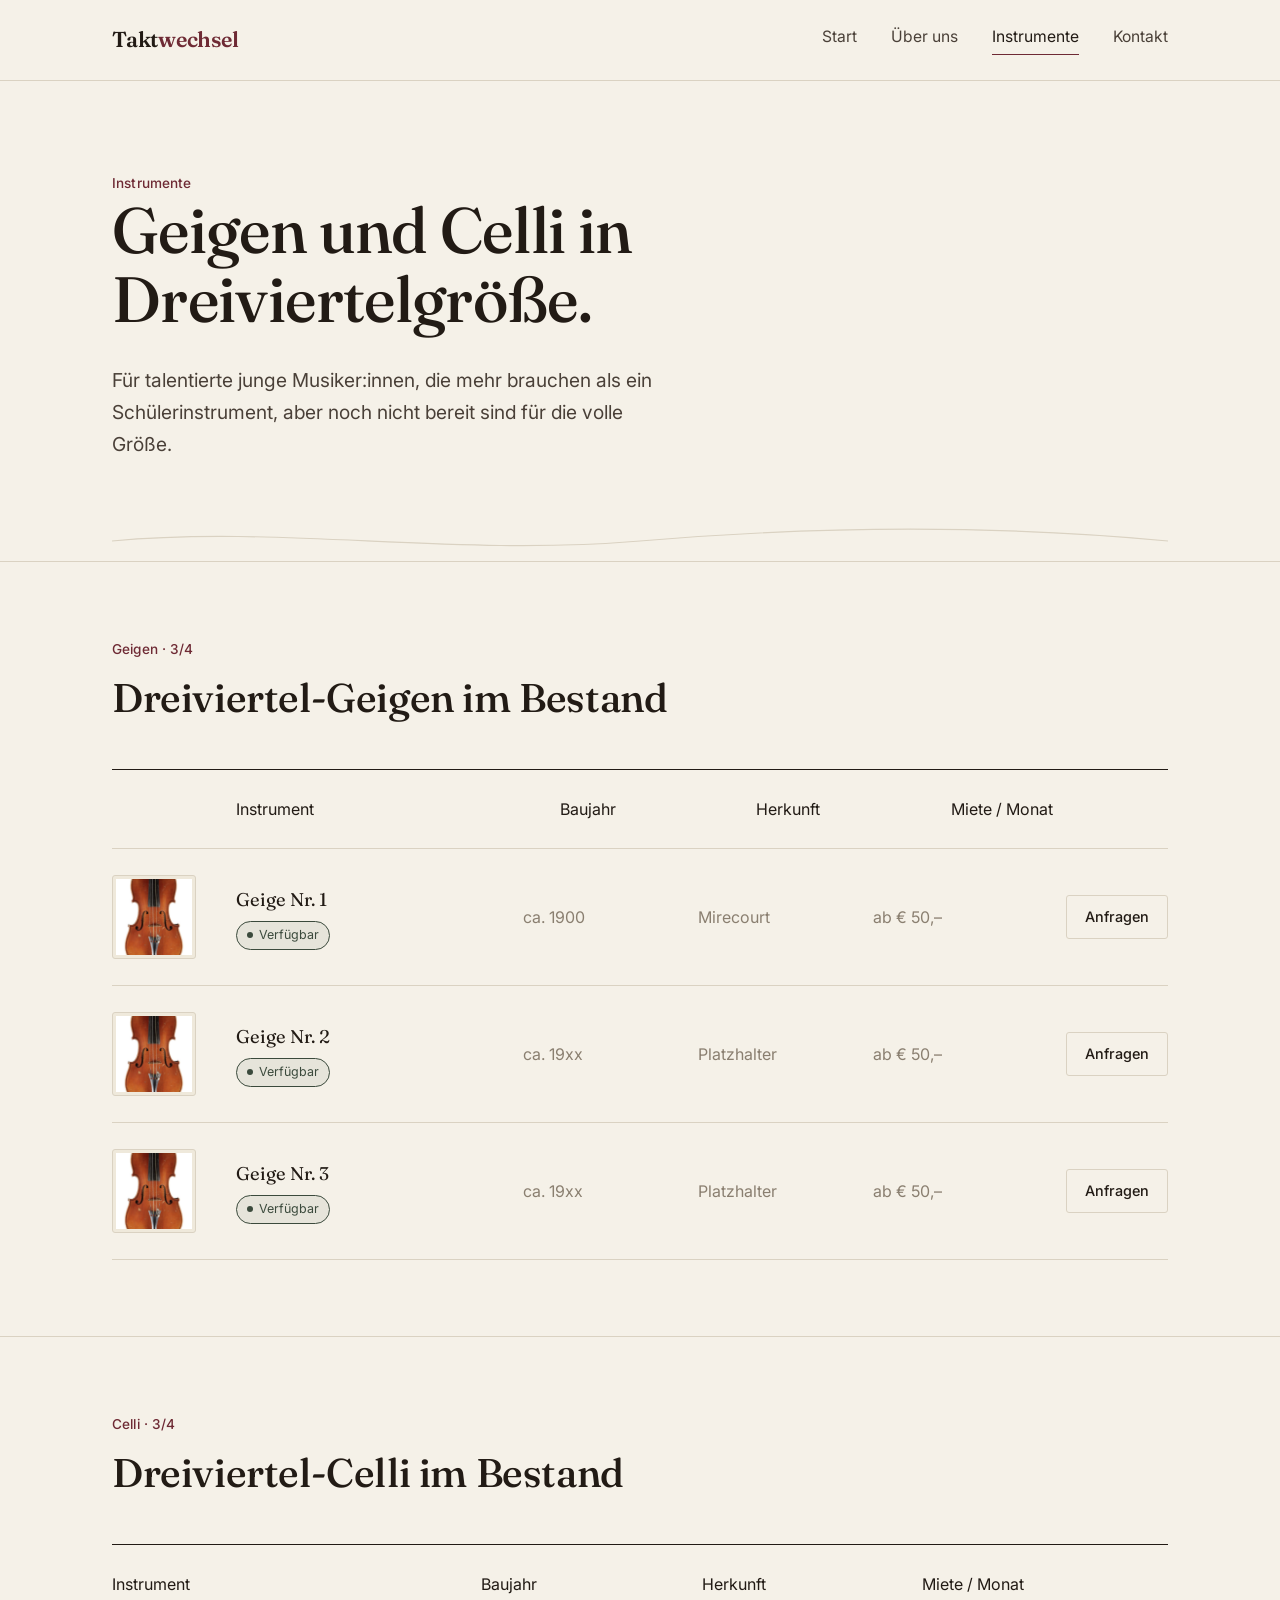
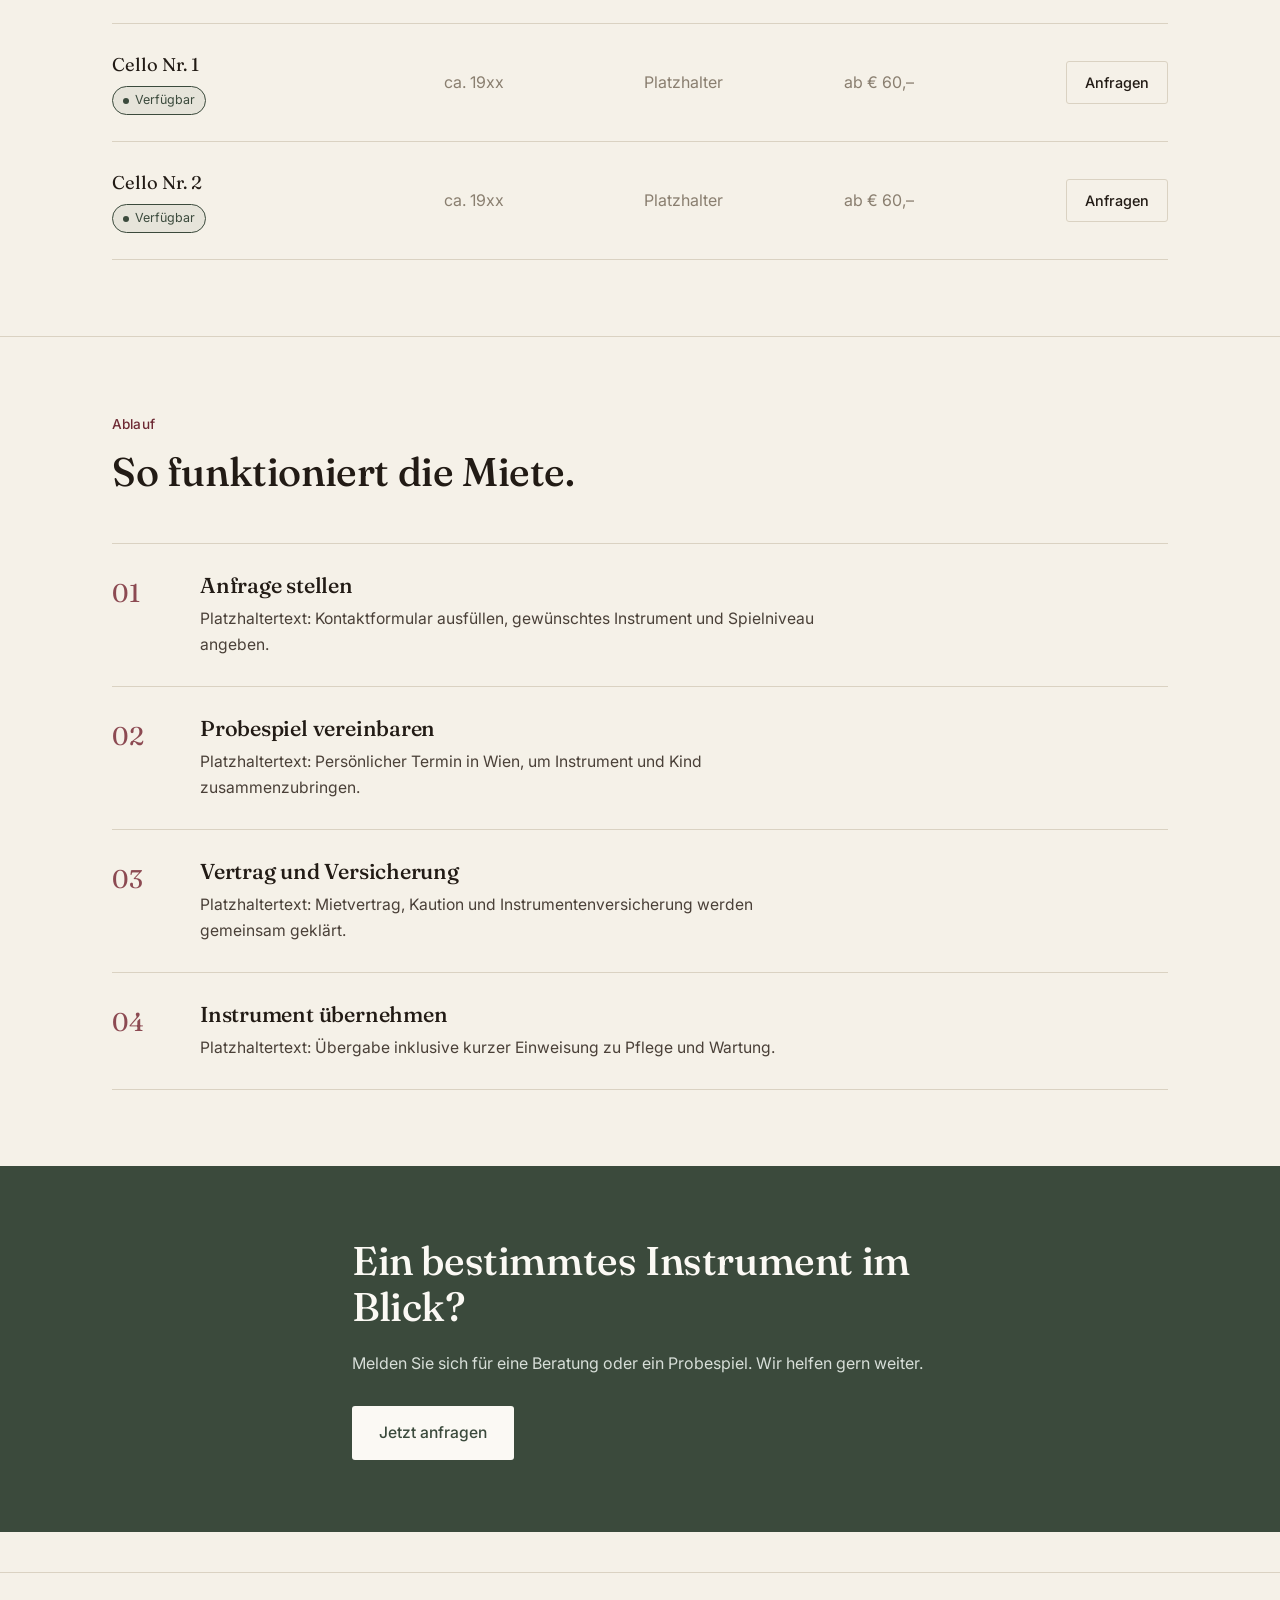
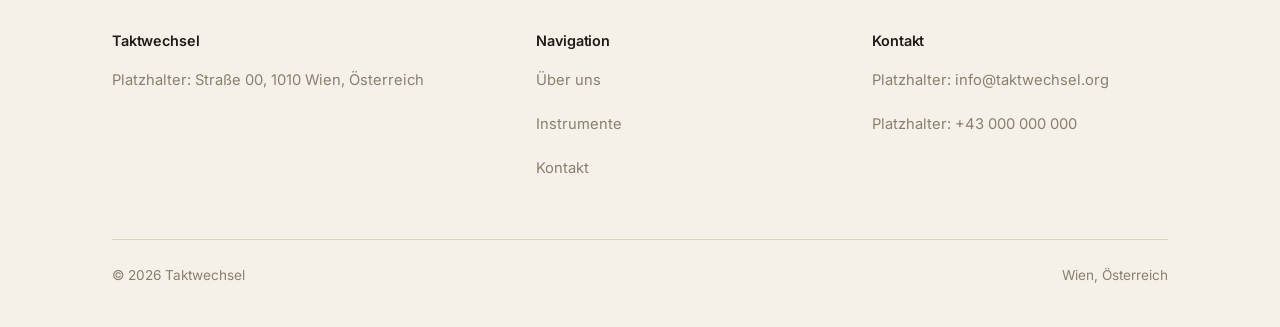
==== commit b9070fae: "Add files via upload" ====
--- a/instrumente.html
+++ b/instrumente.html
@@ -52,14 +52,30 @@
         <span></span>
       </div>
       <div class="instrument-row">
-        <div class="instrument-thumb zoomable" data-full="geige-platzhalter.jpg" tabindex="0" role="button" aria-label="Foto von Platzhalter-Geige I vergrößern">
+        <div class="instrument-thumb zoomable" data-full="geige-platzhalter.jpg" tabindex="0" role="button" aria-label="Foto von Geige Nr. 1 vergrößern">
+          <img src="geige-platzhalter.jpg" alt="Dreiviertel-Geige aus Mirecourt, um 1900">
+          <span class="zoom-hint" aria-hidden="true">
+            <svg viewBox="0 0 24 24" fill="none" stroke-width="1.6" stroke-linecap="round" stroke-linejoin="round"><circle cx="10" cy="10" r="6"></circle><line x1="19" y1="19" x2="14.65" y2="14.65"></line><line x1="10" y1="7" x2="10" y2="13"></line><line x1="7" y1="10" x2="13" y2="10"></line></svg>
+          </span>
+        </div>
+        <div class="instrument-name-cell">
+          <span class="instrument-name">Geige Nr. 1</span>
+          <span class="status-badge status-available">Verfügbar</span>
+        </div>
+        <span class="muted" data-label="Baujahr">ca. 1900</span>
+        <span class="muted" data-label="Herkunft">Mirecourt</span>
+        <span class="muted" data-label="Miete / Monat">ab € 50,–</span>
+        <a href="kontakt.html" class="btn btn-ghost">Anfragen</a>
+      </div>
+      <div class="instrument-row">
+        <div class="instrument-thumb zoomable" data-full="geige-platzhalter.jpg" tabindex="0" role="button" aria-label="Foto von Geige Nr. 2 vergrößern">
           <img src="geige-platzhalter.jpg" alt="Platzhalterfoto einer Dreiviertel-Geige">
           <span class="zoom-hint" aria-hidden="true">
             <svg viewBox="0 0 24 24" fill="none" stroke-width="1.6" stroke-linecap="round" stroke-linejoin="round"><circle cx="10" cy="10" r="6"></circle><line x1="19" y1="19" x2="14.65" y2="14.65"></line><line x1="10" y1="7" x2="10" y2="13"></line><line x1="7" y1="10" x2="13" y2="10"></line></svg>
           </span>
         </div>
         <div class="instrument-name-cell">
-          <span class="instrument-name">Platzhalter-Geige I</span>
+          <span class="instrument-name">Geige Nr. 2</span>
           <span class="status-badge status-available">Verfügbar</span>
         </div>
         <span class="muted" data-label="Baujahr">ca. 19xx</span>
@@ -68,30 +84,14 @@
         <a href="kontakt.html" class="btn btn-ghost">Anfragen</a>
       </div>
       <div class="instrument-row">
-        <div class="instrument-thumb zoomable" data-full="geige-platzhalter.jpg" tabindex="0" role="button" aria-label="Foto von Platzhalter-Geige II vergrößern">
+        <div class="instrument-thumb zoomable" data-full="geige-platzhalter.jpg" tabindex="0" role="button" aria-label="Foto von Geige Nr. 3 vergrößern">
           <img src="geige-platzhalter.jpg" alt="Platzhalterfoto einer Dreiviertel-Geige">
           <span class="zoom-hint" aria-hidden="true">
             <svg viewBox="0 0 24 24" fill="none" stroke-width="1.6" stroke-linecap="round" stroke-linejoin="round"><circle cx="10" cy="10" r="6"></circle><line x1="19" y1="19" x2="14.65" y2="14.65"></line><line x1="10" y1="7" x2="10" y2="13"></line><line x1="7" y1="10" x2="13" y2="10"></line></svg>
           </span>
         </div>
         <div class="instrument-name-cell">
-          <span class="instrument-name">Platzhalter-Geige II</span>
-          <span class="status-badge status-available">Verfügbar</span>
-        </div>
-        <span class="muted" data-label="Baujahr">ca. 19xx</span>
-        <span class="muted" data-label="Herkunft">Platzhalter</span>
-        <span class="muted" data-label="Miete / Monat">ab € 50,–</span>
-        <a href="kontakt.html" class="btn btn-ghost">Anfragen</a>
-      </div>
-      <div class="instrument-row">
-        <div class="instrument-thumb zoomable" data-full="geige-platzhalter.jpg" tabindex="0" role="button" aria-label="Foto von Platzhalter-Geige III vergrößern">
-          <img src="geige-platzhalter.jpg" alt="Platzhalterfoto einer Dreiviertel-Geige">
-          <span class="zoom-hint" aria-hidden="true">
-            <svg viewBox="0 0 24 24" fill="none" stroke-width="1.6" stroke-linecap="round" stroke-linejoin="round"><circle cx="10" cy="10" r="6"></circle><line x1="19" y1="19" x2="14.65" y2="14.65"></line><line x1="10" y1="7" x2="10" y2="13"></line><line x1="7" y1="10" x2="13" y2="10"></line></svg>
-          </span>
-        </div>
-        <div class="instrument-name-cell">
-          <span class="instrument-name">Platzhalter-Geige III</span>
+          <span class="instrument-name">Geige Nr. 3</span>
           <span class="status-badge status-available">Verfügbar</span>
         </div>
         <span class="muted" data-label="Baujahr">ca. 19xx</span>
@@ -119,7 +119,7 @@
       </div>
       <div class="instrument-row no-photo">
         <div class="instrument-name-cell">
-          <span class="instrument-name">Platzhalter-Cello I</span>
+          <span class="instrument-name">Cello Nr. 1</span>
           <span class="status-badge status-available">Verfügbar</span>
         </div>
         <span class="muted" data-label="Baujahr">ca. 19xx</span>
@@ -129,7 +129,7 @@
       </div>
       <div class="instrument-row no-photo">
         <div class="instrument-name-cell">
-          <span class="instrument-name">Platzhalter-Cello II</span>
+          <span class="instrument-name">Cello Nr. 2</span>
           <span class="status-badge status-available">Verfügbar</span>
         </div>
         <span class="muted" data-label="Baujahr">ca. 19xx</span>
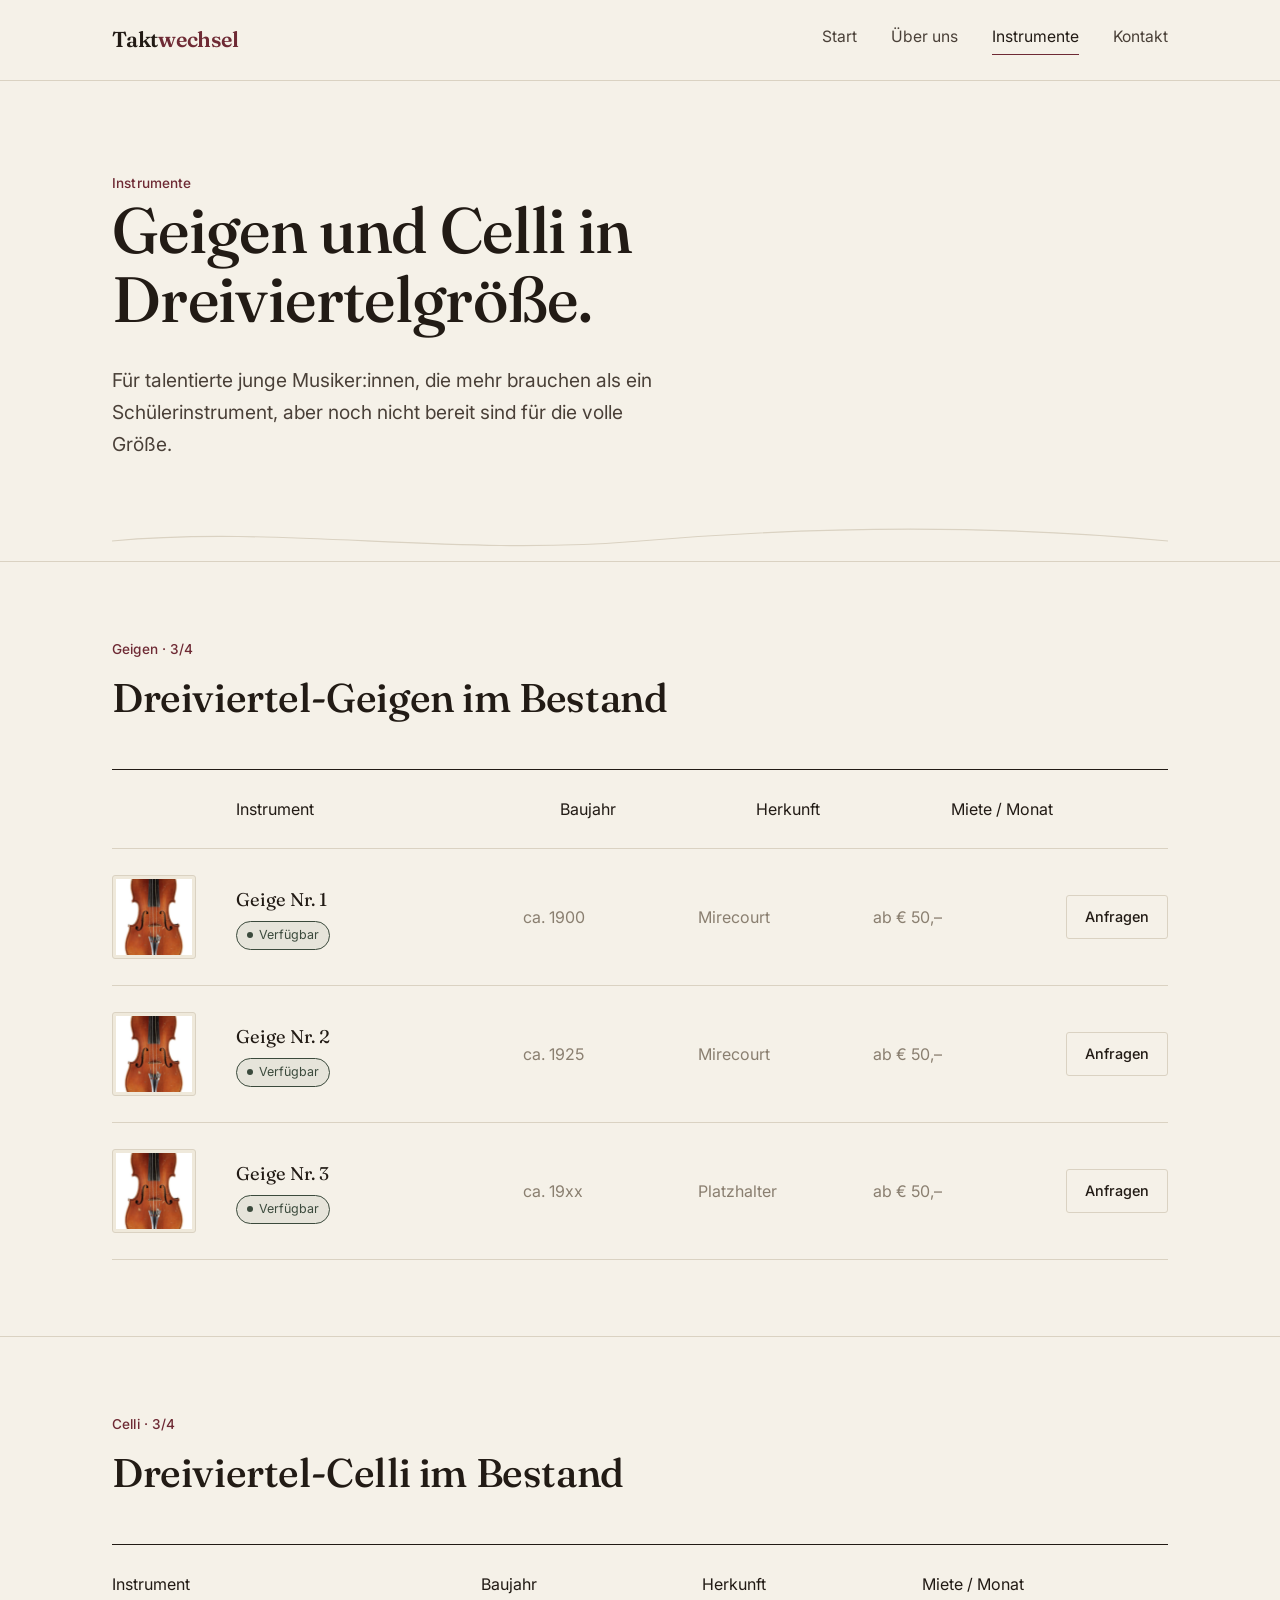
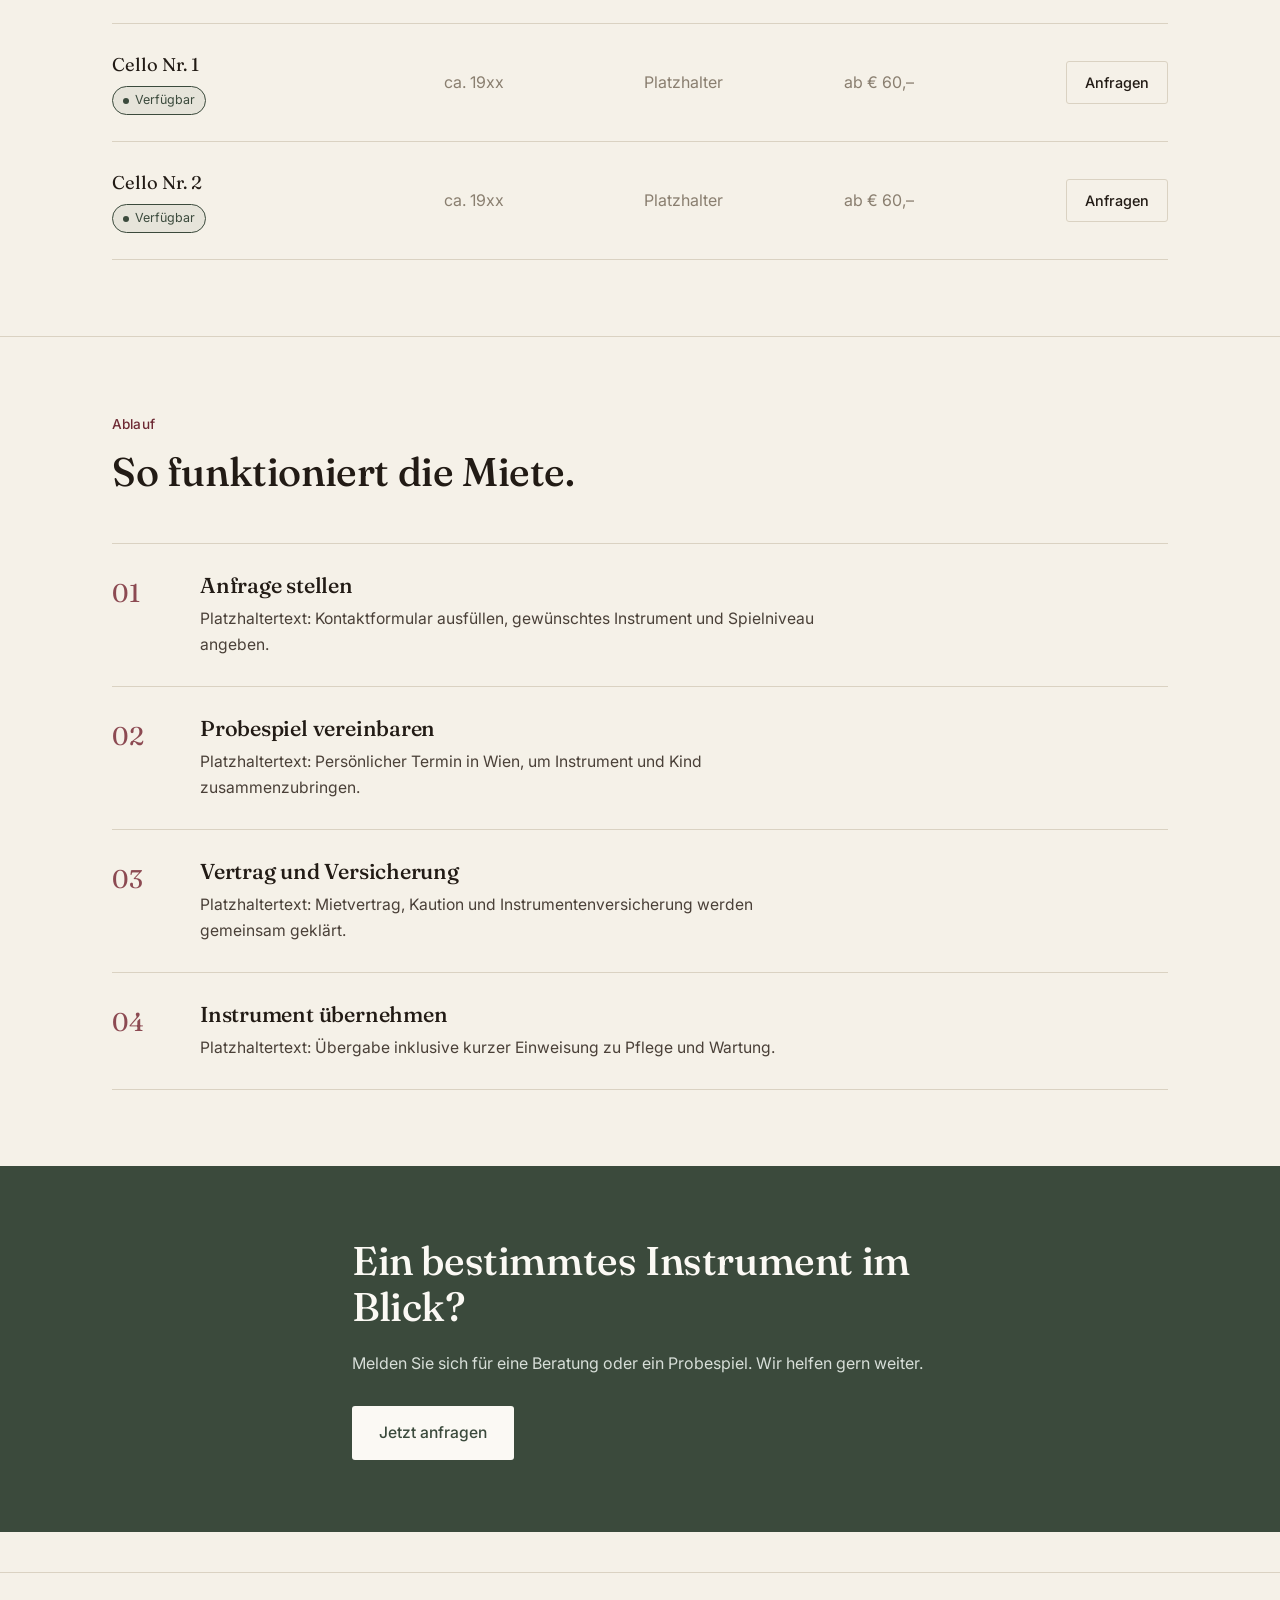
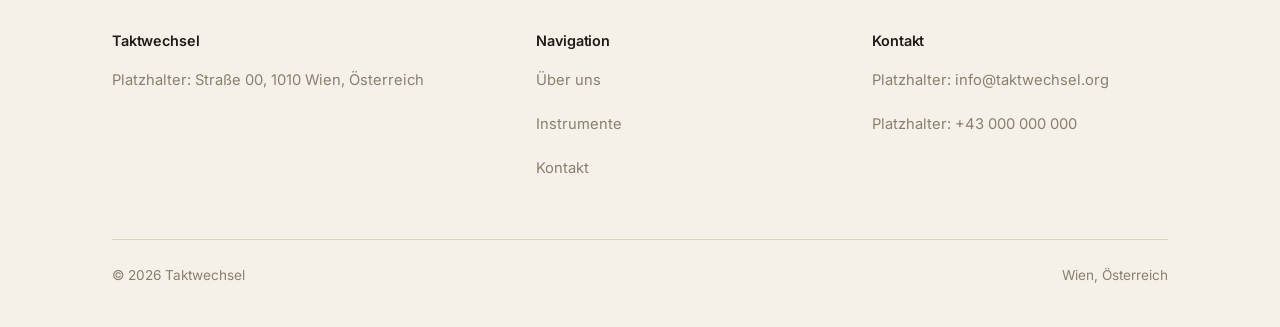
==== commit a2f8af6a: "Add files via upload" ====
--- a/instrumente.html
+++ b/instrumente.html
@@ -69,7 +69,7 @@
       </div>
       <div class="instrument-row">
         <div class="instrument-thumb zoomable" data-full="geige-platzhalter.jpg" tabindex="0" role="button" aria-label="Foto von Geige Nr. 2 vergrößern">
-          <img src="geige-platzhalter.jpg" alt="Platzhalterfoto einer Dreiviertel-Geige">
+          <img src="geige-platzhalter.jpg" alt="Dreiviertel-Geige aus Mirecourt, um 1925">
           <span class="zoom-hint" aria-hidden="true">
             <svg viewBox="0 0 24 24" fill="none" stroke-width="1.6" stroke-linecap="round" stroke-linejoin="round"><circle cx="10" cy="10" r="6"></circle><line x1="19" y1="19" x2="14.65" y2="14.65"></line><line x1="10" y1="7" x2="10" y2="13"></line><line x1="7" y1="10" x2="13" y2="10"></line></svg>
           </span>
@@ -78,8 +78,8 @@
           <span class="instrument-name">Geige Nr. 2</span>
           <span class="status-badge status-available">Verfügbar</span>
         </div>
-        <span class="muted" data-label="Baujahr">ca. 19xx</span>
-        <span class="muted" data-label="Herkunft">Platzhalter</span>
+        <span class="muted" data-label="Baujahr">ca. 1925</span>
+        <span class="muted" data-label="Herkunft">Mirecourt</span>
         <span class="muted" data-label="Miete / Monat">ab € 50,–</span>
         <a href="kontakt.html" class="btn btn-ghost">Anfragen</a>
       </div>
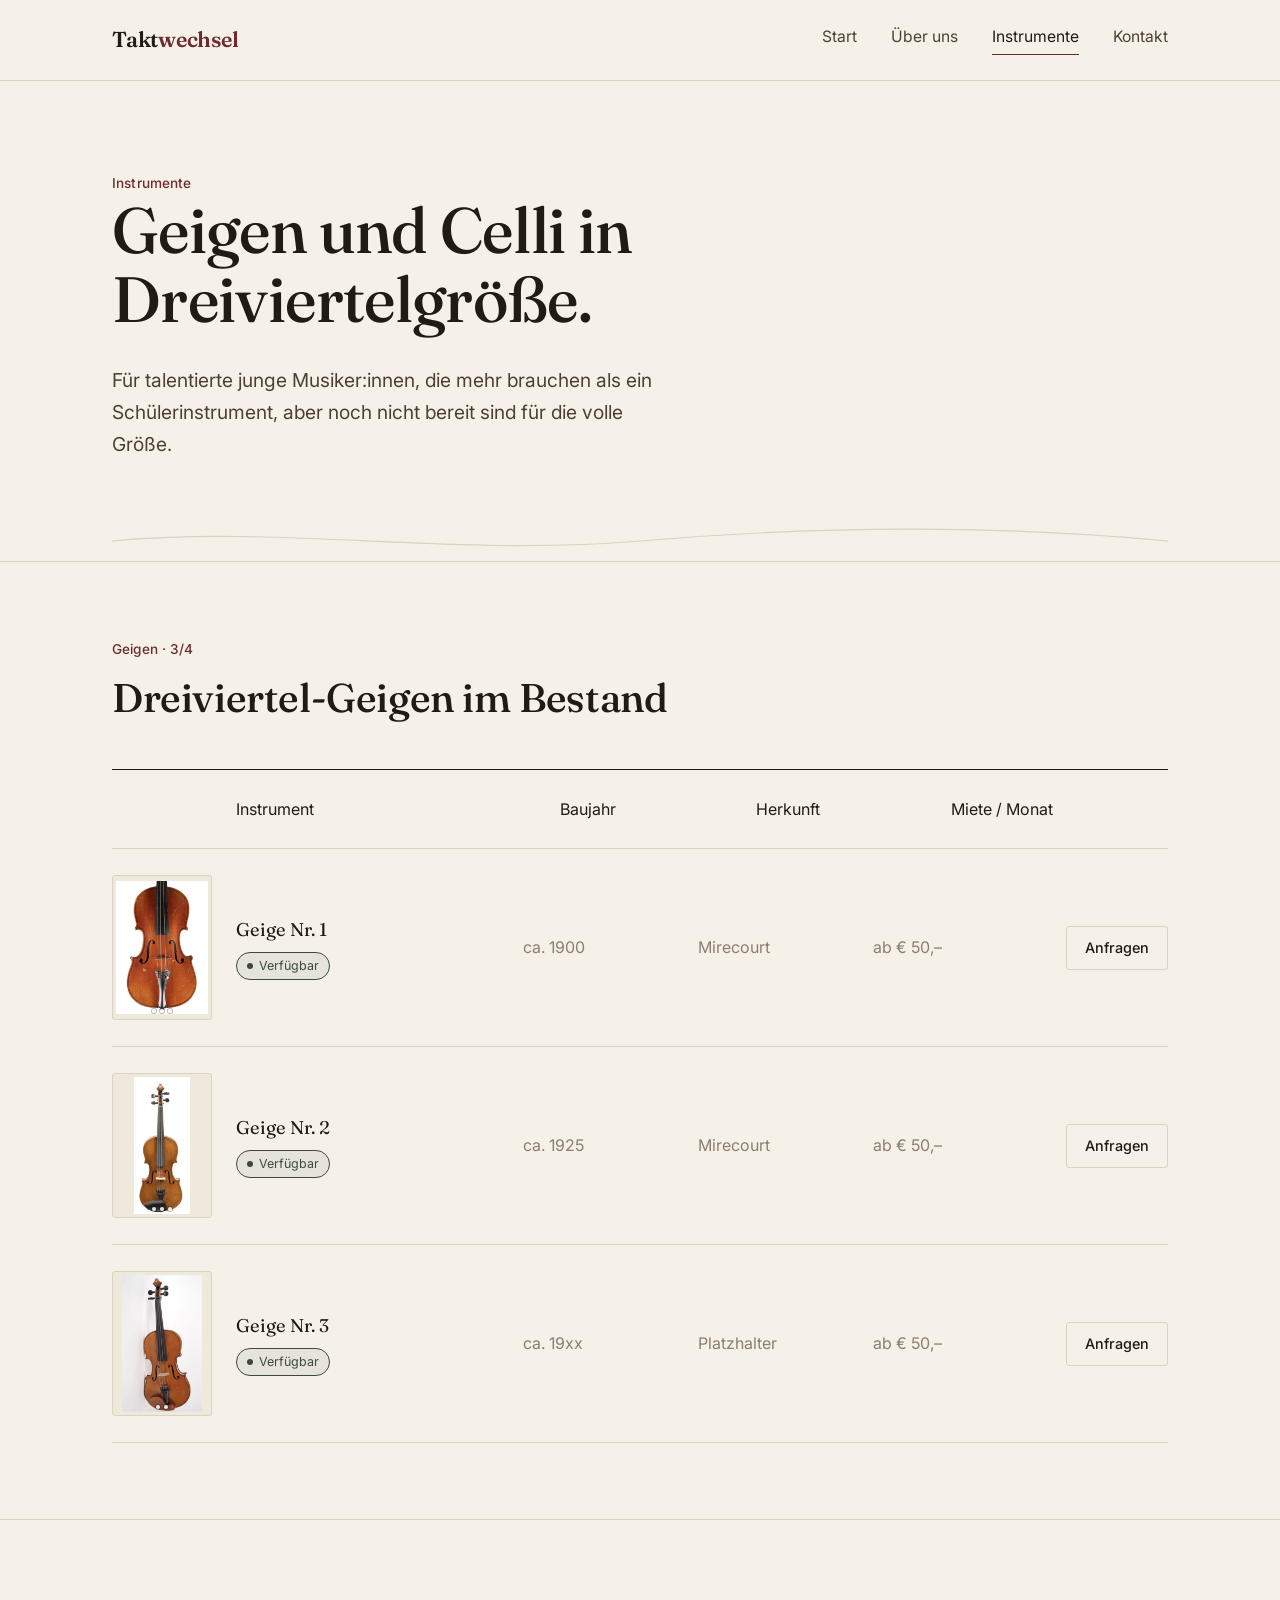
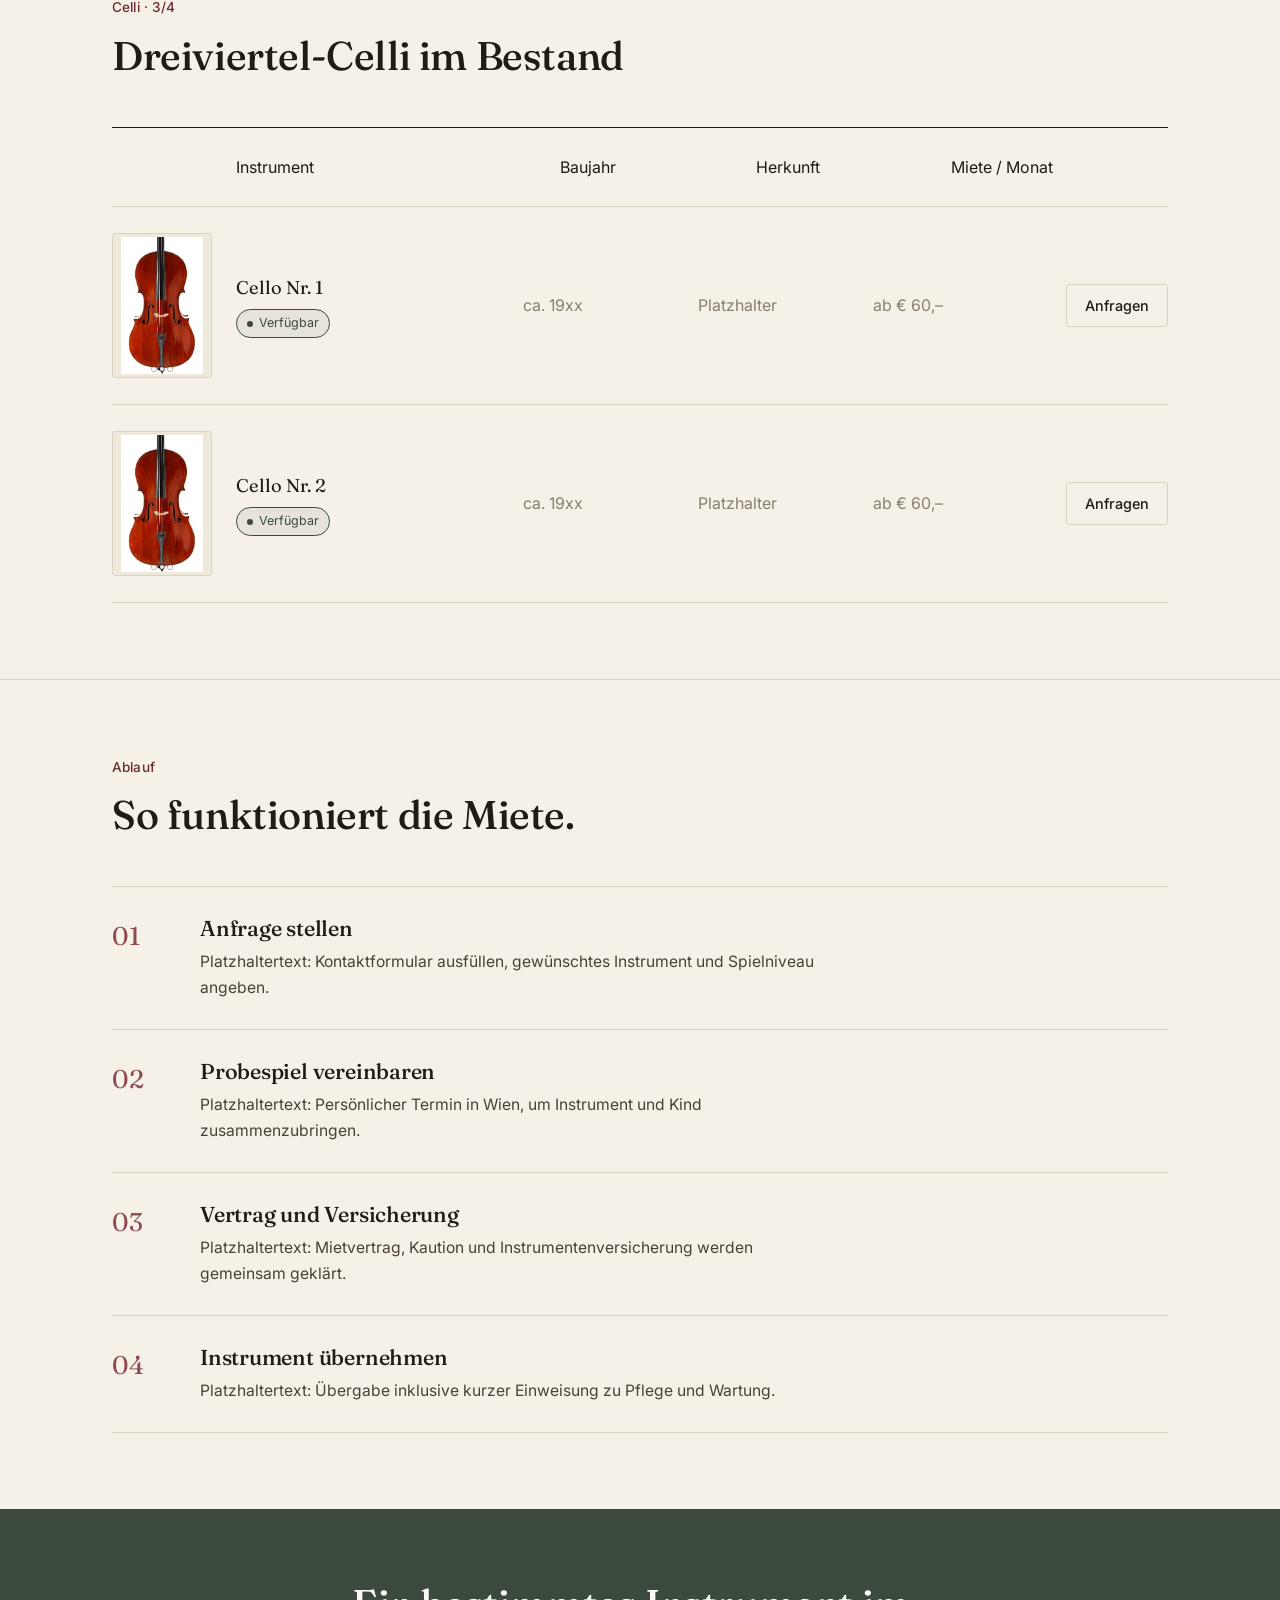
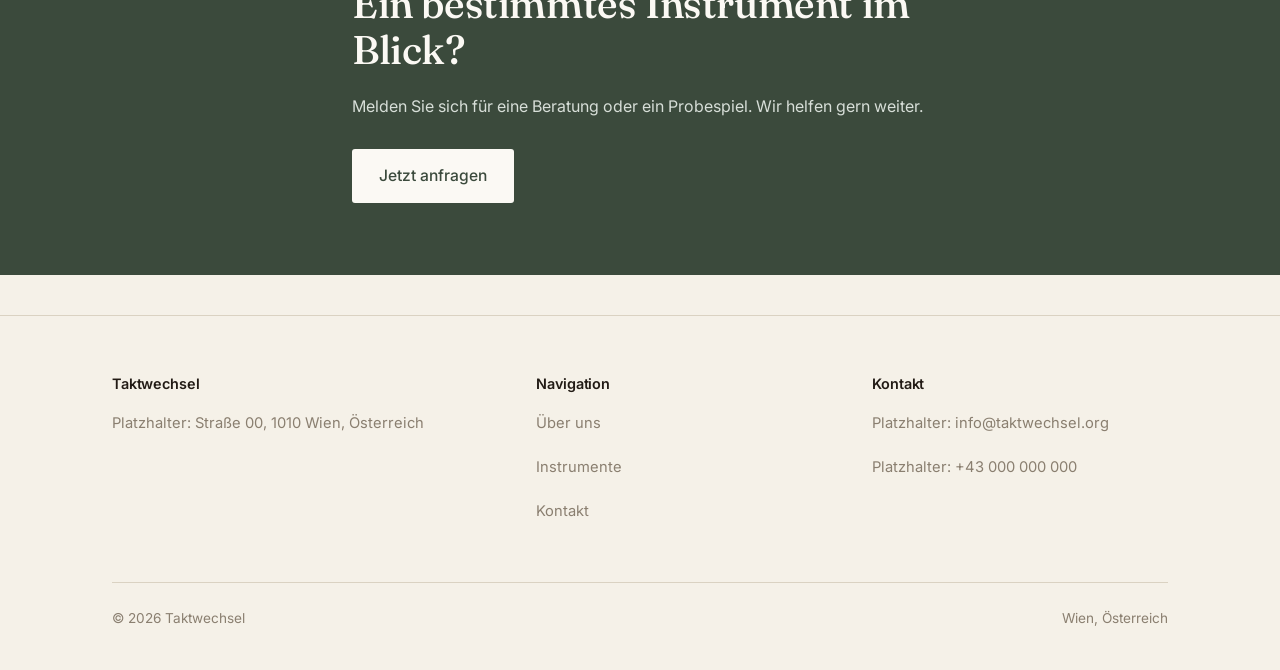
==== commit 531ee05b: "Add files via upload" ====
--- a/instrumente.html
+++ b/instrumente.html
@@ -52,8 +52,9 @@
         <span></span>
       </div>
       <div class="instrument-row">
-        <div class="instrument-thumb zoomable" data-full="geige-platzhalter.jpg" tabindex="0" role="button" aria-label="Foto von Geige Nr. 1 vergrößern">
-          <img src="geige-platzhalter.jpg" alt="Dreiviertel-Geige aus Mirecourt, um 1900">
+        <div class="instrument-thumb zoomable" data-gallery='["geige1-front.jpg","geige1-back.jpg","geige1-scroll.jpg"]' tabindex="0" role="button" aria-label="Fotos von Geige Nr. 1 ansehen">
+          <img src="geige1-front.jpg" alt="Dreiviertel-Geige aus Mirecourt, um 1900">
+          <span class="gallery-hint" aria-hidden="true"><span></span><span></span><span></span></span>
           <span class="zoom-hint" aria-hidden="true">
             <svg viewBox="0 0 24 24" fill="none" stroke-width="1.6" stroke-linecap="round" stroke-linejoin="round"><circle cx="10" cy="10" r="6"></circle><line x1="19" y1="19" x2="14.65" y2="14.65"></line><line x1="10" y1="7" x2="10" y2="13"></line><line x1="7" y1="10" x2="13" y2="10"></line></svg>
           </span>
@@ -68,8 +69,9 @@
         <a href="kontakt.html" class="btn btn-ghost">Anfragen</a>
       </div>
       <div class="instrument-row">
-        <div class="instrument-thumb zoomable" data-full="geige-platzhalter.jpg" tabindex="0" role="button" aria-label="Foto von Geige Nr. 2 vergrößern">
-          <img src="geige-platzhalter.jpg" alt="Dreiviertel-Geige aus Mirecourt, um 1925">
+        <div class="instrument-thumb zoomable" data-gallery='["geige2-front.jpg","geige2-back.jpg","geige2-seite.jpg"]' tabindex="0" role="button" aria-label="Fotos von Geige Nr. 2 ansehen">
+          <img src="geige2-front.jpg" alt="Dreiviertel-Geige aus Mirecourt, um 1925">
+          <span class="gallery-hint" aria-hidden="true"><span></span><span></span><span></span></span>
           <span class="zoom-hint" aria-hidden="true">
             <svg viewBox="0 0 24 24" fill="none" stroke-width="1.6" stroke-linecap="round" stroke-linejoin="round"><circle cx="10" cy="10" r="6"></circle><line x1="19" y1="19" x2="14.65" y2="14.65"></line><line x1="10" y1="7" x2="10" y2="13"></line><line x1="7" y1="10" x2="13" y2="10"></line></svg>
           </span>
@@ -84,8 +86,9 @@
         <a href="kontakt.html" class="btn btn-ghost">Anfragen</a>
       </div>
       <div class="instrument-row">
-        <div class="instrument-thumb zoomable" data-full="geige-platzhalter.jpg" tabindex="0" role="button" aria-label="Foto von Geige Nr. 3 vergrößern">
-          <img src="geige-platzhalter.jpg" alt="Platzhalterfoto einer Dreiviertel-Geige">
+        <div class="instrument-thumb zoomable" data-gallery='["geige3-front.jpg","geige3-back.jpg"]' tabindex="0" role="button" aria-label="Fotos von Geige Nr. 3 ansehen">
+          <img src="geige3-front.jpg" alt="Dreiviertel-Geige, Vorderansicht">
+          <span class="gallery-hint" aria-hidden="true"><span></span><span></span></span>
           <span class="zoom-hint" aria-hidden="true">
             <svg viewBox="0 0 24 24" fill="none" stroke-width="1.6" stroke-linecap="round" stroke-linejoin="round"><circle cx="10" cy="10" r="6"></circle><line x1="19" y1="19" x2="14.65" y2="14.65"></line><line x1="10" y1="7" x2="10" y2="13"></line><line x1="7" y1="10" x2="13" y2="10"></line></svg>
           </span>
@@ -110,14 +113,22 @@
       <h2>Dreiviertel-Celli im Bestand</h2>
     </div>
     <div class="instrument-table">
-      <div class="instrument-row no-photo row-head">
+      <div class="instrument-row row-head">
+        <span></span>
         <span>Instrument</span>
         <span>Baujahr</span>
         <span>Herkunft</span>
         <span>Miete / Monat</span>
         <span></span>
       </div>
-      <div class="instrument-row no-photo">
+      <div class="instrument-row">
+        <div class="instrument-thumb zoomable" data-gallery='["cello1-front.jpg","cello1-back.jpg","cello1-scroll.jpg"]' tabindex="0" role="button" aria-label="Fotos von Cello Nr. 1 ansehen">
+          <img src="cello1-front.jpg" alt="Dreiviertel-Cello, Vorderansicht">
+          <span class="gallery-hint" aria-hidden="true"><span></span><span></span><span></span></span>
+          <span class="zoom-hint" aria-hidden="true">
+            <svg viewBox="0 0 24 24" fill="none" stroke-width="1.6" stroke-linecap="round" stroke-linejoin="round"><circle cx="10" cy="10" r="6"></circle><line x1="19" y1="19" x2="14.65" y2="14.65"></line><line x1="10" y1="7" x2="10" y2="13"></line><line x1="7" y1="10" x2="13" y2="10"></line></svg>
+          </span>
+        </div>
         <div class="instrument-name-cell">
           <span class="instrument-name">Cello Nr. 1</span>
           <span class="status-badge status-available">Verfügbar</span>
@@ -127,7 +138,14 @@
         <span class="muted" data-label="Miete / Monat">ab € 60,–</span>
         <a href="kontakt.html" class="btn btn-ghost">Anfragen</a>
       </div>
-      <div class="instrument-row no-photo">
+      <div class="instrument-row">
+        <div class="instrument-thumb zoomable" data-gallery='["cello1-front.jpg","cello1-back.jpg","cello1-scroll.jpg"]' tabindex="0" role="button" aria-label="Fotos von Cello Nr. 2 ansehen">
+          <img src="cello1-front.jpg" alt="Dreiviertel-Cello, Vorderansicht">
+          <span class="gallery-hint" aria-hidden="true"><span></span><span></span><span></span></span>
+          <span class="zoom-hint" aria-hidden="true">
+            <svg viewBox="0 0 24 24" fill="none" stroke-width="1.6" stroke-linecap="round" stroke-linejoin="round"><circle cx="10" cy="10" r="6"></circle><line x1="19" y1="19" x2="14.65" y2="14.65"></line><line x1="10" y1="7" x2="10" y2="13"></line><line x1="7" y1="10" x2="13" y2="10"></line></svg>
+          </span>
+        </div>
         <div class="instrument-name-cell">
           <span class="instrument-name">Cello Nr. 2</span>
           <span class="status-badge status-available">Verfügbar</span>
@@ -217,19 +235,56 @@
 </footer>
 
 <div class="lightbox-overlay" id="lightbox" aria-hidden="true">
+  <button type="button" class="lightbox-nav prev" id="lightbox-prev" aria-label="Vorheriges Foto">
+    <svg viewBox="0 0 24 24" fill="none" stroke="currentColor" stroke-width="1.8" stroke-linecap="round" stroke-linejoin="round"><polyline points="15 18 9 12 15 6"></polyline></svg>
+  </button>
   <img id="lightbox-img" src="" alt="">
+  <button type="button" class="lightbox-nav next" id="lightbox-next" aria-label="Nächstes Foto">
+    <svg viewBox="0 0 24 24" fill="none" stroke="currentColor" stroke-width="1.8" stroke-linecap="round" stroke-linejoin="round"><polyline points="9 18 15 12 9 6"></polyline></svg>
+  </button>
+  <div class="lightbox-dots" id="lightbox-dots"></div>
 </div>
 
 <script>
 (function () {
   var overlay = document.getElementById('lightbox');
   var lightboxImg = document.getElementById('lightbox-img');
+  var prevBtn = document.getElementById('lightbox-prev');
+  var nextBtn = document.getElementById('lightbox-next');
+  var dotsWrap = document.getElementById('lightbox-dots');
+
+  var currentImages = [];
+  var currentIndex = 0;
+  var currentAlt = '';
+
+  function render() {
+    lightboxImg.src = currentImages[currentIndex];
+    lightboxImg.alt = currentAlt;
+    var multi = currentImages.length > 1;
+    prevBtn.classList.toggle('is-hidden', !multi);
+    nextBtn.classList.toggle('is-hidden', !multi);
+    dotsWrap.innerHTML = '';
+    if (multi) {
+      currentImages.forEach(function (_, i) {
+        var dot = document.createElement('span');
+        if (i === currentIndex) dot.classList.add('active');
+        dot.addEventListener('click', function (e) {
+          e.stopPropagation();
+          currentIndex = i;
+          render();
+        });
+        dotsWrap.appendChild(dot);
+      });
+    }
+  }
 
   function openLightbox(el) {
-    var src = el.getAttribute('data-full');
+    var galleryAttr = el.getAttribute('data-gallery');
     var imgEl = el.querySelector('img');
-    lightboxImg.src = src;
-    lightboxImg.alt = imgEl ? imgEl.alt : '';
+    currentImages = galleryAttr ? JSON.parse(galleryAttr) : [el.getAttribute('data-full')];
+    currentIndex = 0;
+    currentAlt = imgEl ? imgEl.alt : '';
+    render();
     overlay.classList.add('active');
     overlay.setAttribute('aria-hidden', 'false');
   }
@@ -237,6 +292,18 @@
   function closeLightbox() {
     overlay.classList.remove('active');
     overlay.setAttribute('aria-hidden', 'true');
+  }
+
+  function showPrev(e) {
+    e.stopPropagation();
+    currentIndex = (currentIndex - 1 + currentImages.length) % currentImages.length;
+    render();
+  }
+
+  function showNext(e) {
+    e.stopPropagation();
+    currentIndex = (currentIndex + 1) % currentImages.length;
+    render();
   }
 
   document.querySelectorAll('.zoomable').forEach(function (el) {
@@ -249,9 +316,15 @@
     });
   });
 
+  prevBtn.addEventListener('click', showPrev);
+  nextBtn.addEventListener('click', showNext);
   overlay.addEventListener('click', closeLightbox);
+
   document.addEventListener('keydown', function (e) {
+    if (!overlay.classList.contains('active')) return;
     if (e.key === 'Escape') closeLightbox();
+    if (e.key === 'ArrowLeft') showPrev(e);
+    if (e.key === 'ArrowRight') showNext(e);
   });
 })();
 </script>
--- a/style.css
+++ b/style.css
@@ -199,6 +199,36 @@
   font-size: 1.02rem;
 }
 
+/* ---------- Hero with background photo (opening page) ---------- */
+
+.hero-photo {
+  position: relative;
+  background-color: var(--ink);
+  background-size: cover;
+  background-position: center;
+  overflow: hidden;
+}
+
+.hero-photo::before {
+  content: "";
+  position: absolute;
+  inset: 0;
+  background: linear-gradient(180deg, rgba(20, 15, 11, 0.5) 0%, rgba(20, 15, 11, 0.88) 100%);
+}
+
+.hero-photo .wrap {
+  position: relative;
+  z-index: 1;
+}
+
+.hero-photo .label { color: rgba(251, 249, 244, 0.85); }
+.hero-photo h1 { color: var(--surface); }
+.hero-photo .lede { color: rgba(251, 249, 244, 0.9); }
+.hero-photo .hero-aside { border-left-color: rgba(251, 249, 244, 0.3); }
+.hero-photo .hero-aside p { color: rgba(251, 249, 244, 0.82); }
+.hero-photo .btn-ghost { border-color: rgba(251, 249, 244, 0.4); color: var(--surface); }
+.hero-photo .btn-ghost:hover { border-color: var(--surface); }
+
 .hero-cta {
   margin-top: 30px;
   display: flex;
@@ -352,7 +382,6 @@
   opacity: 0;
   pointer-events: none;
   transition: opacity 0.2s ease;
-  cursor: zoom-out;
 }
 
 .lightbox-overlay.active {
@@ -361,25 +390,72 @@
 }
 
 .lightbox-overlay img {
-  max-width: 88vw;
-  max-height: 88vh;
+  max-width: 82vw;
+  max-height: 84vh;
   object-fit: contain;
   border-radius: 3px;
-}
-
-.instrument-thumb {
-  width: 84px;
-  height: 84px;
-  border-radius: 3px;
-  overflow: hidden;
-  background: var(--surface-deep);
-  border: 1px solid var(--line);
-}
-
-.instrument-thumb img {
-  width: 100%;
-  height: 100%;
-  object-fit: cover;
+  cursor: zoom-out;
+}
+
+.lightbox-nav {
+  position: absolute;
+  top: 50%;
+  transform: translateY(-50%);
+  width: 48px;
+  height: 48px;
+  border-radius: 50%;
+  border: 1px solid rgba(251, 249, 244, 0.35);
+  background: rgba(251, 249, 244, 0.08);
+  color: var(--surface);
+  display: flex;
+  align-items: center;
+  justify-content: center;
+  cursor: pointer;
+}
+
+.lightbox-nav:hover { background: rgba(251, 249, 244, 0.18); }
+.lightbox-nav.prev { left: 16px; }
+.lightbox-nav.next { right: 16px; }
+.lightbox-nav svg { width: 20px; height: 20px; }
+.lightbox-nav.is-hidden { display: none; }
+
+.lightbox-dots {
+  position: absolute;
+  bottom: 26px;
+  left: 50%;
+  transform: translateX(-50%);
+  display: flex;
+  gap: 8px;
+}
+
+.lightbox-dots span {
+  width: 7px;
+  height: 7px;
+  border-radius: 50%;
+  background: rgba(251, 249, 244, 0.35);
+  cursor: pointer;
+}
+
+.lightbox-dots span.active { background: var(--surface); }
+
+/* Small dot indicator on the thumbnail itself, shown when it holds more than one photo */
+.instrument-thumb .gallery-hint {
+  position: absolute;
+  bottom: 6px;
+  left: 0;
+  right: 0;
+  display: flex;
+  justify-content: center;
+  gap: 4px;
+  z-index: 2;
+}
+
+.instrument-thumb .gallery-hint span {
+  width: 4px;
+  height: 4px;
+  border-radius: 50%;
+  background: rgba(251, 249, 244, 0.9);
+  box-shadow: 0 0 0 1px rgba(34, 27, 21, 0.3);
 }
 
 .instrument-name {
